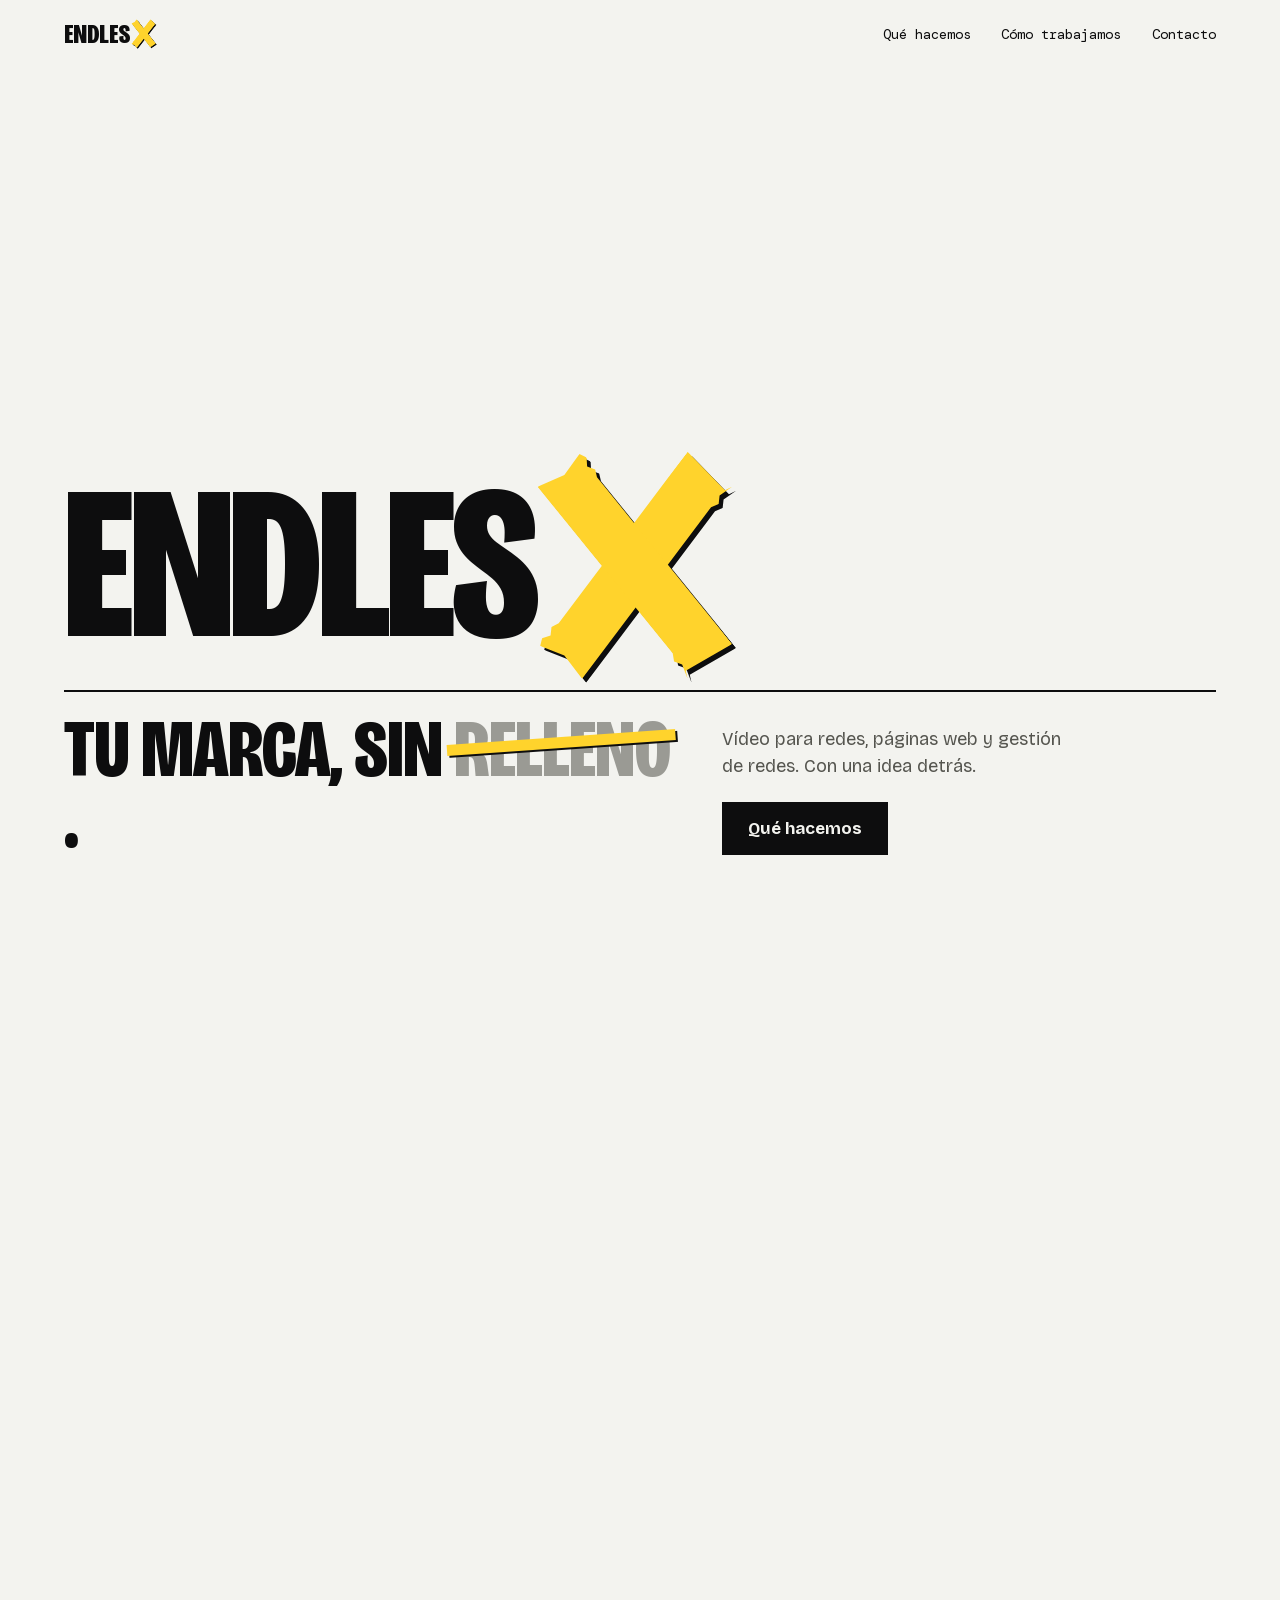
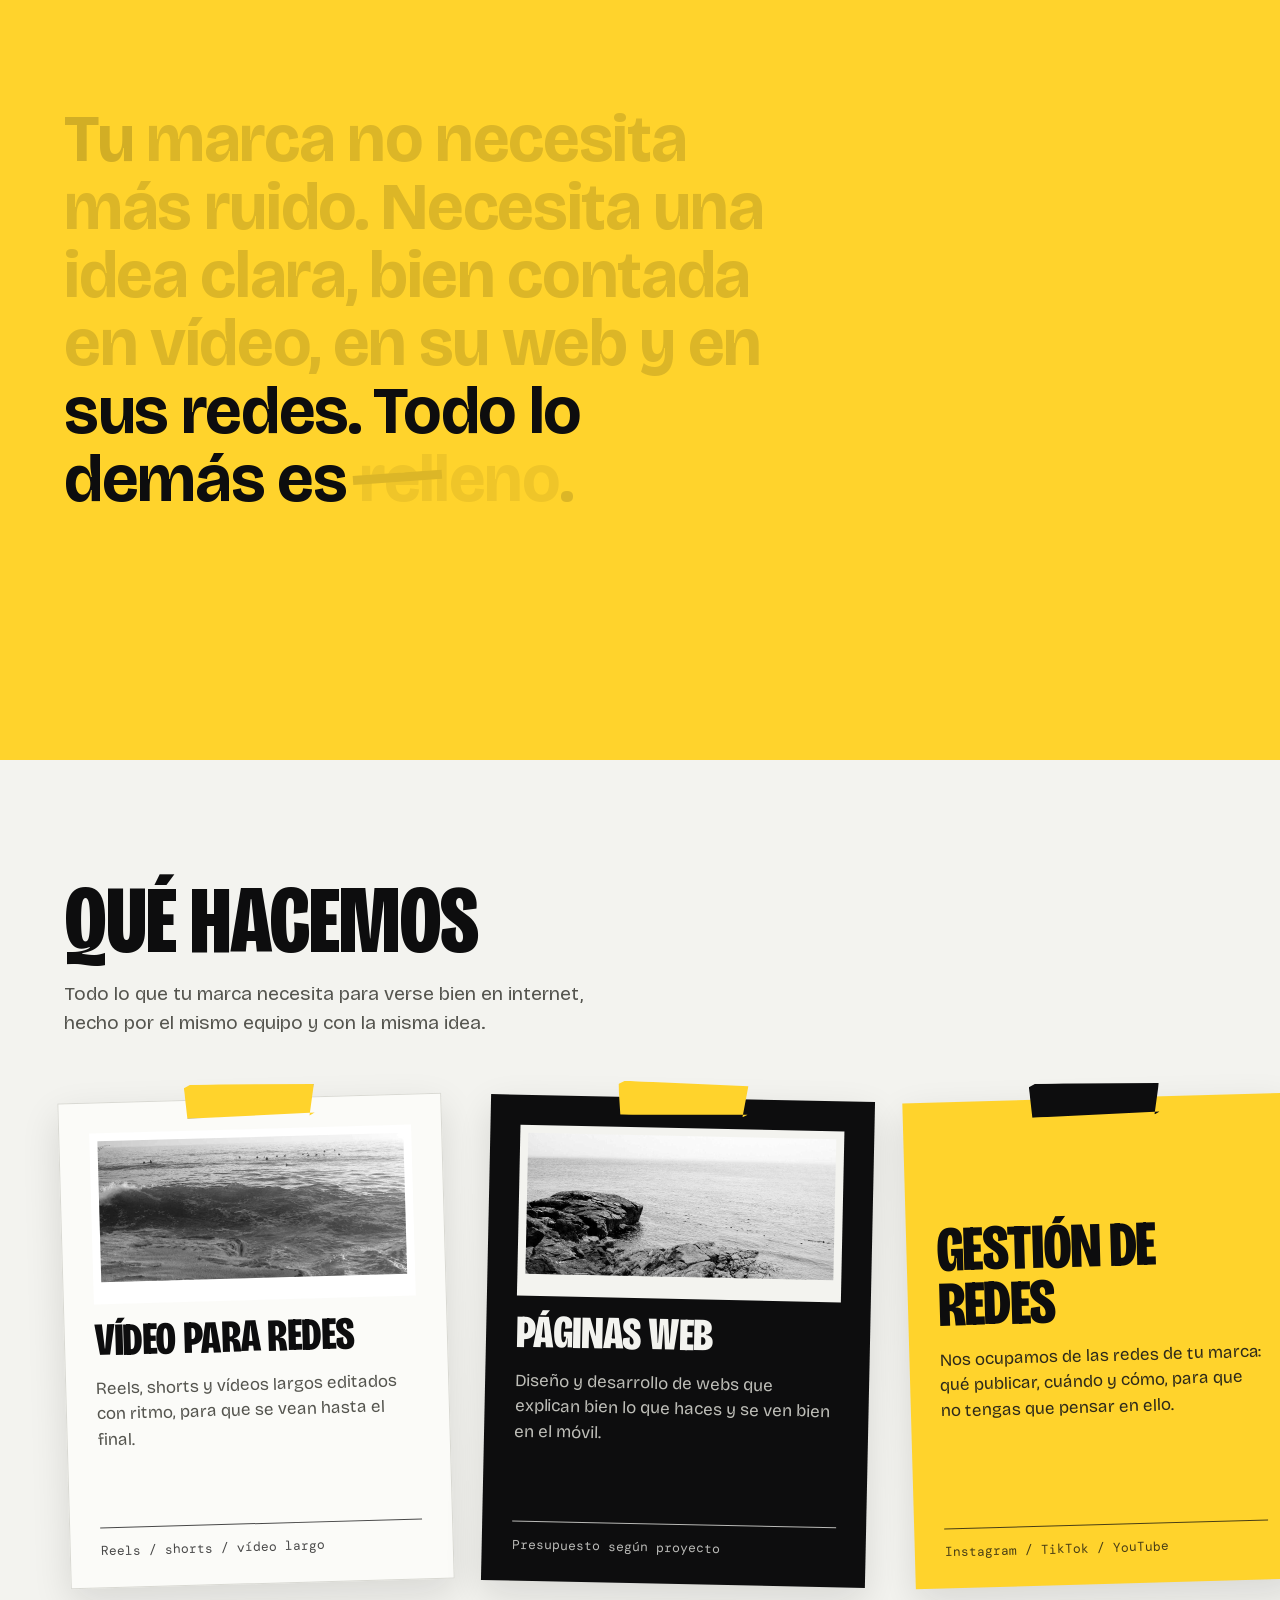
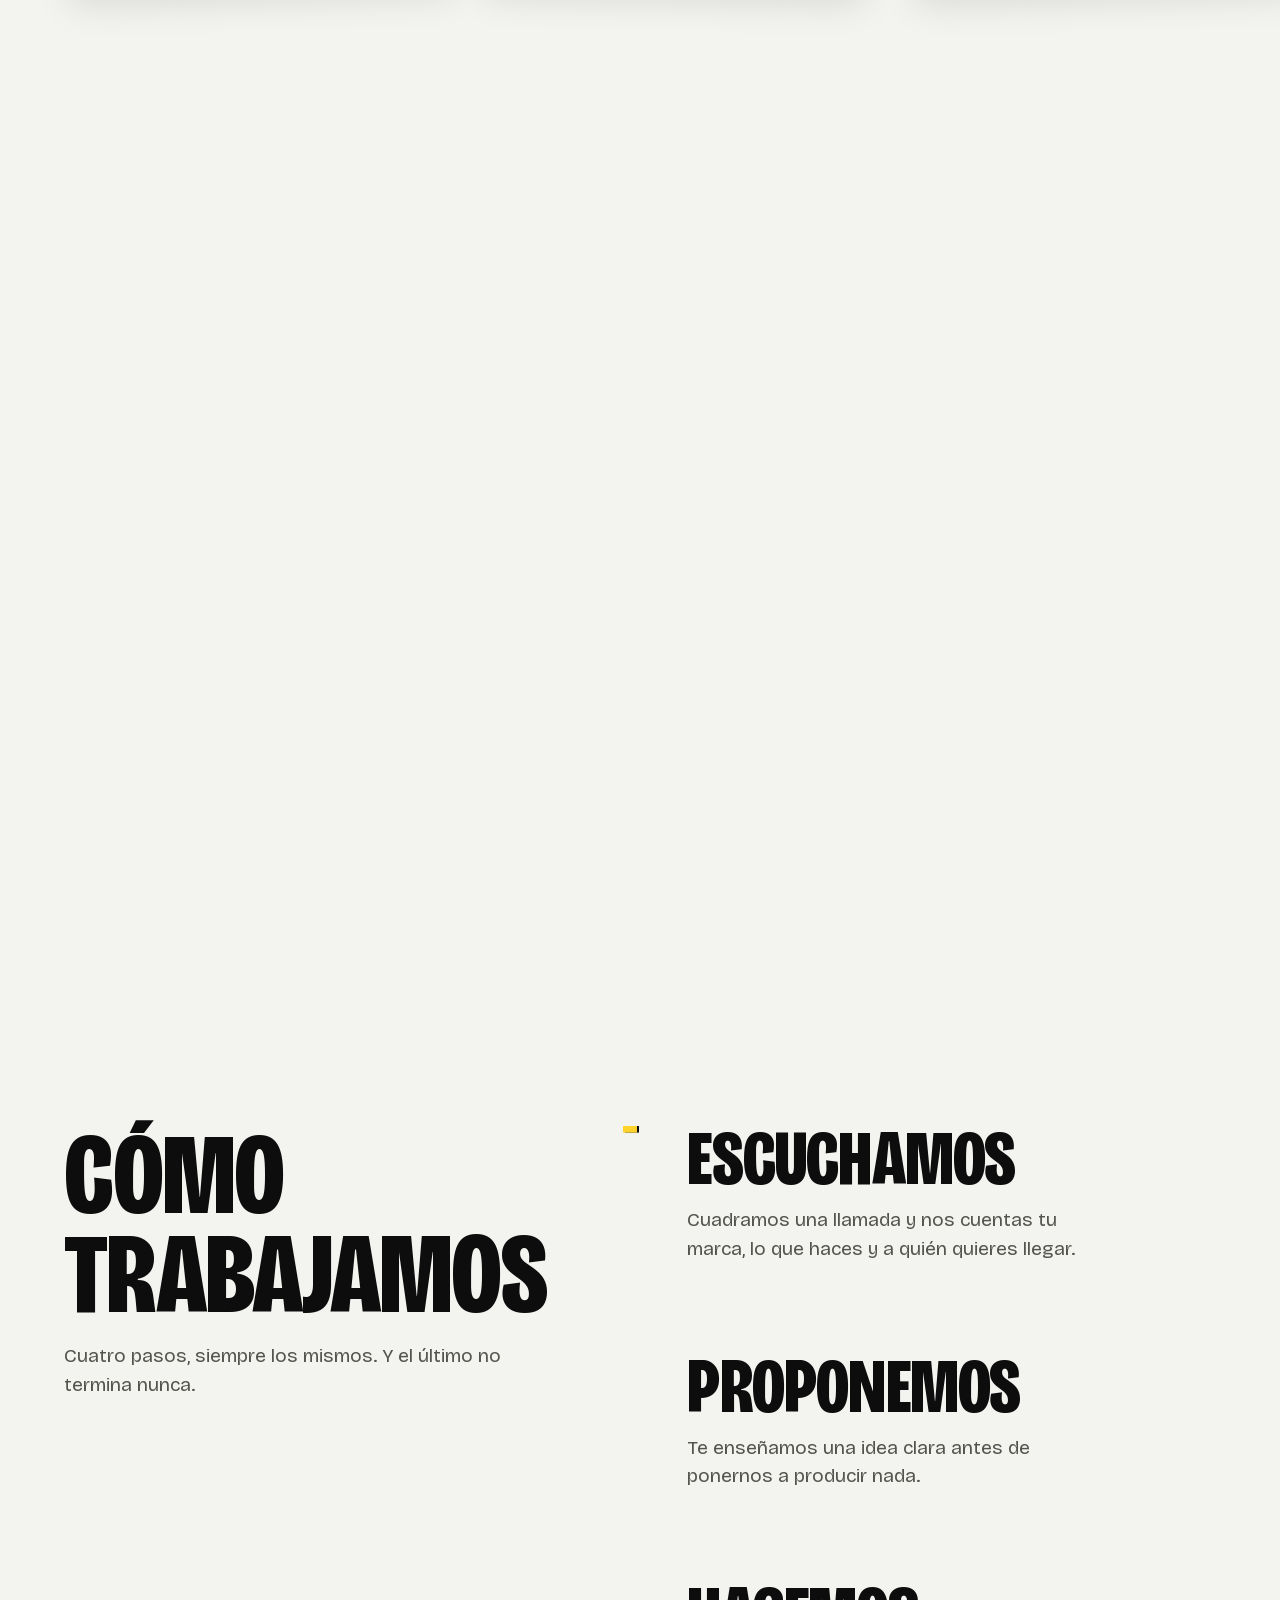
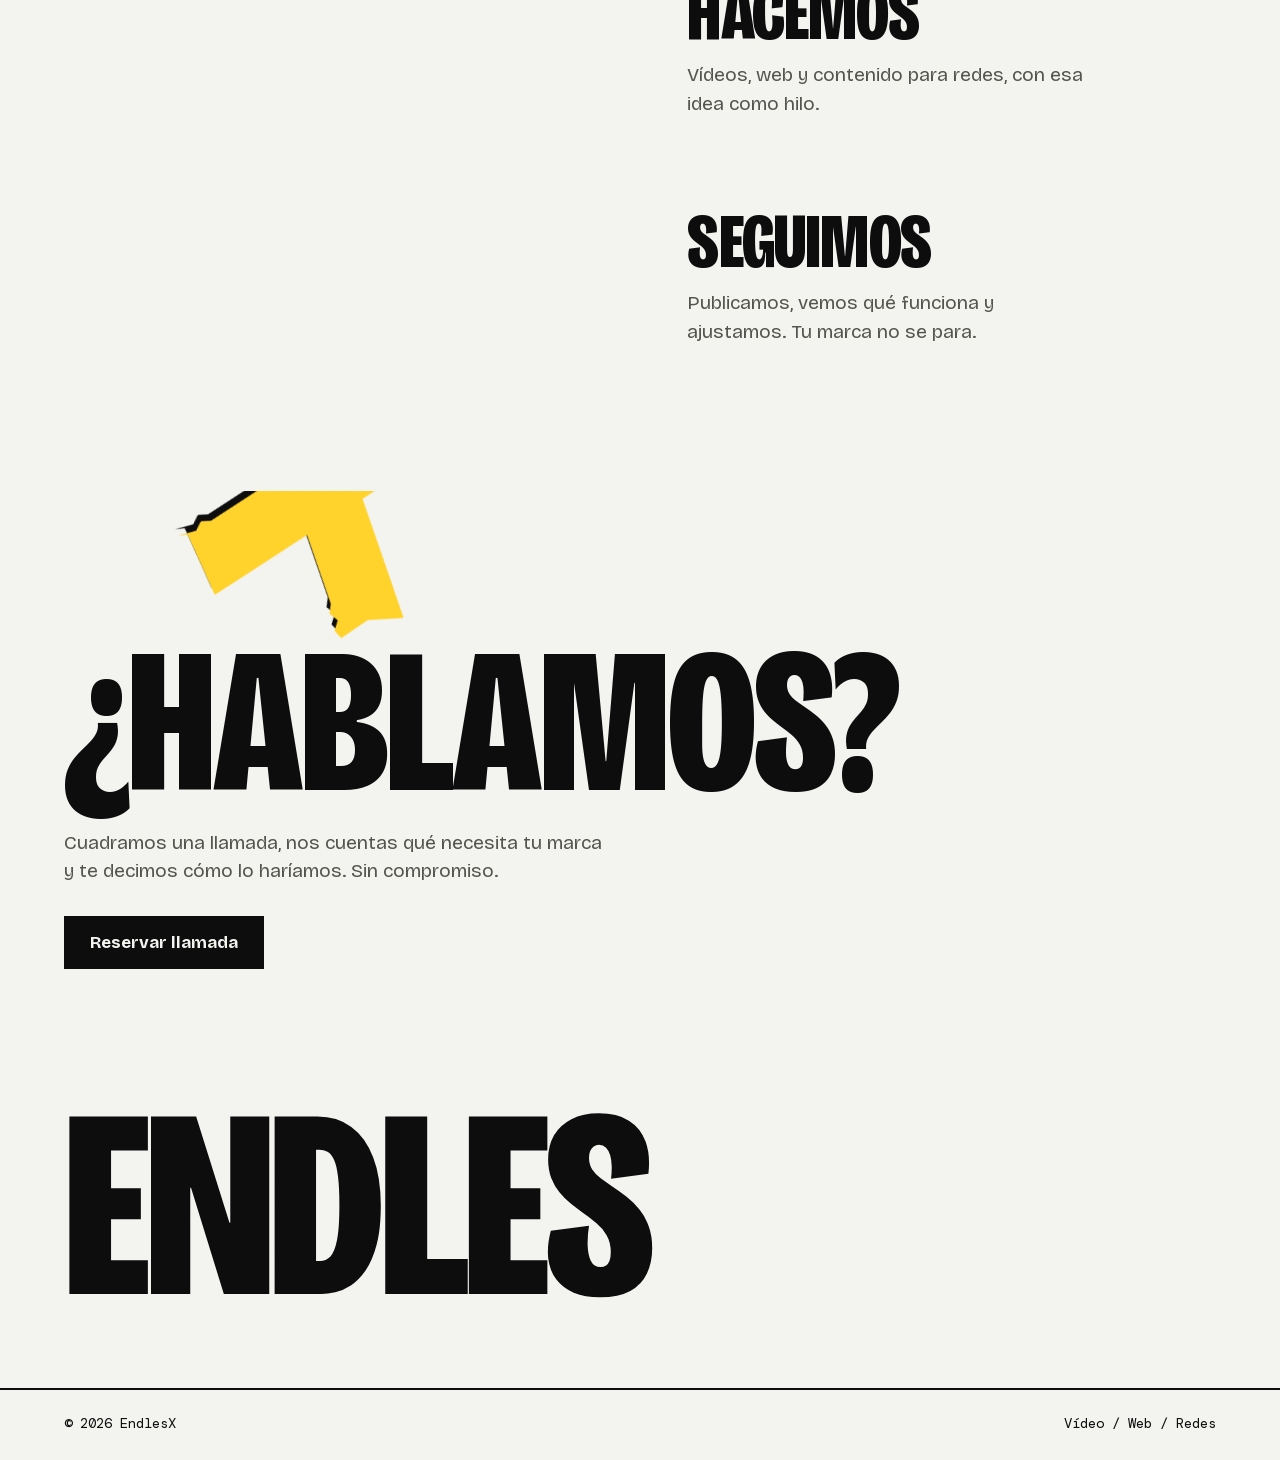
==== index.html @ 04a593ca "Primera versión publicada de la web de EndlesX Co-Authored-By: Claude Opus 5.5 <noreply@anthropic.co" ====
<!doctype html>
<html lang="es">
<head>
<meta charset="utf-8">
<meta name="viewport" content="width=device-width, initial-scale=1">
<title>EndlesX. Vídeo, webs y redes para tu marca</title>
<meta name="description" content="Hacemos vídeos para redes, páginas web y gestión de redes sociales para que tu marca se vea. Tu marca, sin relleno.">
<meta property="og:title" content="EndlesX. Tu marca, sin relleno.">
<meta property="og:description" content="Vídeo para redes, páginas web, gestión de redes, ideas y guías de marca.">
<meta property="og:type" content="website">
<meta property="og:url" content="https://endlesx.com/">
<link rel="canonical" href="https://endlesx.com/">
<!-- TODO: og:image (1200x630) -->
<meta name="theme-color" content="#f3f3ef">
<link rel="icon" href="data:image/svg+xml,%3Csvg xmlns='http://www.w3.org/2000/svg' viewBox='0 0 64 64'%3E%3Cg transform='translate(34 34)'%3E%3Crect x='-30' y='-8' width='60' height='16' fill='%230d0d0e' transform='rotate(-52)'/%3E%3Crect x='-30' y='-8' width='60' height='16' fill='%230d0d0e' transform='rotate(52)'/%3E%3C/g%3E%3Cg transform='translate(31 31)'%3E%3Crect x='-30' y='-8' width='60' height='16' fill='%23ffd32c' transform='rotate(-52)'/%3E%3Crect x='-30' y='-8' width='60' height='16' fill='%23ffd32c' transform='rotate(52)'/%3E%3C/g%3E%3C/svg%3E">
<link rel="preload" href="assets/fonts/BricolageGrotesque-Variable.woff2" as="font" type="font/woff2" crossorigin>
<link rel="stylesheet" href="assets/css/styles.css">
</head>
<body>

<nav class="nav" aria-label="Principal">
  <a href="#inicio" class="lg edge nav-logo" style="--s:28px" aria-label="EndlesX, inicio"><span class="w">ENDLES</span><span class="tx"><span class="tx-in"><i></i><i></i></span></span></a>
  <ul>
    <li class="hide-sm"><a href="#que-hacemos">Qué hacemos</a></li>
    <li class="hide-sm"><a href="#como-trabajamos">Cómo trabajamos</a></li>
    <li><a href="#contacto">Contacto</a></li>
  </ul>
</nav>

<main>

  <!-- Cabecera: al bajar, la X se cae y se estira hasta llenar la pantalla -->
  <header class="hero" id="inicio">
    <div class="hero-logo">
      <span class="lg edge" aria-hidden="true"><span class="w"><span>E</span><span>N</span><span>D</span><span>L</span><span>E</span><span>S</span></span><span class="tx" id="heroX"><span class="tx-in"><i></i><i></i></span></span></span>
    </div>
    <div class="hero-bottom">
      <h1>Tu marca, sin <span class="strike">relleno</span>.</h1>
      <div class="hero-side">
        <p>Vídeo para redes, páginas web y gestión de redes. Con una idea detrás.</p>
        <a class="btn" href="#que-hacemos">Qué hacemos</a>
      </div>
    </div>
  </header>

  <!-- Manifiesto sobre amarillo -->
  <section class="manifesto" aria-label="Qué nos mueve">
    <p class="manifesto-text" id="manifesto">Tu marca no necesita más ruido. Necesita una idea clara, bien contada en vídeo, en su web y en sus redes. Todo lo demás es <span class="strike ink">relleno</span>.</p>
  </section>

  <!-- Qué hacemos: carteles pegados que pasan en horizontal -->
  <section class="services" id="que-hacemos">
    <div class="services-head wrap">
      <h2 data-reveal>Qué hacemos</h2>
      <p data-reveal>Todo lo que tu marca necesita para verse bien en internet, hecho por el mismo equipo y con la misma idea.</p>
    </div>
    <div class="svc-track">
      <article class="card card-paper">
        <span class="tape"></span>
        <!-- TODO: foto real (rodaje o edición) -->
        <div class="card-photo"><img src="assets/img/foto-camera.jpg" alt="" loading="lazy"></div>
        <h3>Vídeo para redes</h3>
        <p>Reels, shorts y vídeos largos editados con ritmo, para que se vean hasta el final.</p>
        <span class="meta">Reels / shorts / vídeo largo</span>
      </article>
      <article class="card card-ink">
        <span class="tape"></span>
        <!-- TODO: captura real de una web -->
        <div class="card-photo"><img src="assets/img/foto-web.jpg" alt="" loading="lazy"></div>
        <h3>Páginas web</h3>
        <p>Diseño y desarrollo de webs que explican bien lo que haces y se ven bien en el móvil.</p>
        <span class="meta">Presupuesto según proyecto</span>
      </article>
      <article class="card card-yellow">
        <span class="tape tape-ink"></span>
        <h3 class="big">Gestión de redes</h3>
        <p>Nos ocupamos de las redes de tu marca: qué publicar, cuándo y cómo, para que no tengas que pensar en ello.</p>
        <span class="meta">Instagram / TikTok / YouTube</span>
      </article>
      <article class="card card-paper">
        <span class="tape"></span>
        <h3 class="big">Ideas y dirección <span class="strike">creativa</span></h3>
        <p>Proponemos, no solo ejecutamos. Te decimos qué contar y cómo contarlo para que tu marca se reconozca.</p>
        <span class="meta">Conceptos / campañas / contenido</span>
      </article>
      <article class="card card-paper">
        <span class="tape"></span>
        <div class="card-guide"><span class="lg edge" style="--s:64px"><span class="w">ENDLES</span><span class="tx"><span class="tx-in"><i></i><i></i></span></span></span></div>
        <h3>Guías de marca</h3>
        <p>Colores, tipografías, logo y estilo de vídeo en un documento, para que tu marca sea siempre la misma.</p>
        <span class="meta">Como la nuestra</span>
      </article>
    </div>
  </section>

  <!-- Cómo trabajamos: una cinta que se desenrolla -->
  <section class="process wrap" id="como-trabajamos">
    <div class="process-head">
      <h2 data-reveal>Cómo trabajamos</h2>
      <p data-reveal>Cuatro pasos, siempre los mismos. Y el último no termina nunca.</p>
    </div>
    <div class="steps">
      <span class="steps-line" aria-hidden="true"></span>
      <ol>
      <li data-reveal><h3>Escuchamos</h3><p>Cuadramos una llamada y nos cuentas tu marca, lo que haces y a quién quieres llegar.</p></li>
      <li data-reveal><h3>Proponemos</h3><p>Te enseñamos una idea clara antes de ponernos a producir nada.</p></li>
      <li data-reveal><h3>Hacemos</h3><p>Vídeos, web y contenido para redes, con esa idea como hilo.</p></li>
      <li data-reveal><h3>Seguimos</h3><p>Publicamos, vemos qué funciona y ajustamos. Tu marca no se para.</p></li>
      </ol>
    </div>
  </section>

  <!-- Contacto: la X vuelve a su sitio -->
  <section class="contact" id="contacto">
    <div class="wrap">
      <h2 data-reveal>¿Hablamos?</h2>
      <p data-reveal>Cuadramos una llamada, nos cuentas qué necesita tu marca y te decimos cómo lo haríamos. Sin compromiso.</p>
      <!-- TODO: enlace real para reservar la llamada (Calendly, Cal.com o tel:+34...) -->
      <a class="btn" href="#contacto" data-reveal>Reservar llamada</a>
    </div>
    <div class="contact-logo" aria-hidden="true">
      <span class="lg edge"><span class="w">ENDLES</span><span class="tx" id="endX"><span class="tx-in"><i></i><i></i></span></span></span>
    </div>
  </section>

</main>

<footer class="footer wrap">
  <span>© 2026 EndlesX</span>
  <span>Vídeo / Web / Redes</span>
  <!-- TODO: enlaces a redes sociales -->
</footer>

<script src="assets/js/gsap.min.js"></script>
<script src="assets/js/ScrollTrigger.min.js"></script>
<script src="assets/js/main.js"></script>
</body>
</html>
---- assets/css/styles.css ----
/* EndlesX. Estilos de la web (ver 03-Manual-de-Marca/guia-de-marca.html) */

@font-face { font-family: "Bricolage Grotesque"; src: url("../fonts/BricolageGrotesque-Variable.woff2") format("woff2"); font-weight: 200 800; font-stretch: 75% 100%; font-display: swap; }
@font-face { font-family: "DM Mono"; font-weight: 400; src: url("../fonts/DMMono-Regular.woff2") format("woff2"); font-display: swap; }
@font-face { font-family: "DM Mono"; font-weight: 500; src: url("../fonts/DMMono-Medium.woff2") format("woff2"); font-display: swap; }

:root {
  --papel: #f3f3ef;
  --papel-claro: #fbfbf8;
  --tinta: #0d0d0e;
  --amarillo: #ffd32c;
  --gris: #55554f;
  --linea: #d9d9d3;
  --gutter: clamp(20px, 5vw, 80px);
  --ease-out: cubic-bezier(0.23, 1, 0.32, 1);
}

* { box-sizing: border-box; margin: 0; padding: 0; }
html { -webkit-text-size-adjust: 100%; }
body { background: var(--papel); color: var(--tinta); font: 400 18px/1.5 "Bricolage Grotesque", system-ui, sans-serif; overflow-x: clip; }
img { display: block; width: 100%; height: 100%; object-fit: cover; }
a { color: inherit; }
.wrap { padding-left: var(--gutter); padding-right: var(--gutter); }

/* Titulares de cartel */
h1, h2, .card h3, .steps h3 {
  font-weight: 800; font-variation-settings: "wdth" 75, "opsz" 96; text-transform: uppercase; line-height: .86; letter-spacing: -.01em;
}
h2 { font-size: clamp(56px, 9vw, 150px); }

/* ===== Logo (escala con --s) ===== */
.lg { --s: 100px; display: inline-flex; align-items: center; text-decoration: none; }
.lg .w { display: inline-flex; font: 800 var(--s)/.8 "Bricolage Grotesque"; font-variation-settings: "wdth" 75, "opsz" 96; letter-spacing: -.02em; }
.lg .tx { position: relative; flex: none; width: calc(var(--s) * .765); height: calc(var(--s) * .82); margin-left: calc(var(--s) * .07); }
.lg .tx-in { position: absolute; inset: 0; }
.lg .tx i { position: absolute; left: 50%; top: 50%; width: calc(var(--s) * 1.12); height: calc(var(--s) * .26); margin: calc(var(--s) * -.13) 0 0 calc(var(--s) * -.56); background: var(--x, var(--amarillo));
  clip-path: polygon(0 6%, 3% 0, 6% 9%, 9% 1%, 12% 7%, 100% 0, 97% 94%, 100% 100%, 94% 92%, 91% 100%, 88% 93%, 0 100%, 3% 50%); }
.lg .tx i:first-child { transform: rotate(-52deg); }
.lg .tx i:last-child { transform: rotate(52deg); }
.lg.edge .tx { filter: drop-shadow(max(1.5px, calc(var(--s) * .02)) max(1.5px, calc(var(--s) * .02)) 0 var(--tinta)); }

/* ===== Recursos ===== */
.tape { position: absolute; left: 50%; top: -16px; width: 130px; height: 34px; margin-left: -65px; background: var(--amarillo); z-index: 2;
  clip-path: polygon(0 10%, 5% 0, 100% 8%, 96% 100%, 100% 92%, 2% 100%); filter: drop-shadow(2px 2px 0 var(--tinta)); }
.tape-ink { background: var(--tinta); filter: none; }
.strike { position: relative; display: inline-block; color: #9a9a94; }
.strike::after { content: ""; position: absolute; left: -3%; top: 44%; height: .14em; width: 106%; background: var(--amarillo);
  transform: rotate(-4deg) scaleX(var(--k, 1)); transform-origin: left center; filter: drop-shadow(.025em .025em 0 var(--tinta)); }
.strike.ink::after { background: var(--tinta); filter: none; }
.manifesto .strike { color: rgba(13,13,14,.45); }

.btn { display: inline-block; font: 700 17px/1 "Bricolage Grotesque"; text-decoration: none; background: var(--tinta); color: var(--papel); padding: 18px 26px; white-space: nowrap;
  transition: transform 160ms var(--ease-out), box-shadow 160ms var(--ease-out); }
.btn:active { transform: scale(.97); }
.btn:focus-visible, .nav a:focus-visible { outline: 3px solid var(--amarillo); outline-offset: 3px; }
@media (hover: hover) and (pointer: fine) {
  .btn:hover { transform: translate(-3px, -3px); box-shadow: 5px 5px 0 var(--amarillo); }
  .btn:active { transform: translate(-1px, -1px) scale(.97); }
}

/* ===== Navegación ===== */
.nav { position: fixed; top: 0; left: 0; right: 0; z-index: 50; height: 68px; display: flex; align-items: center; justify-content: space-between; padding: 0 var(--gutter); background: var(--papel); transition: background-color 200ms ease; }
.nav.on-yellow { background: var(--amarillo); }
.nav.on-yellow .lg { --x: var(--tinta); }
.nav ul { list-style: none; display: flex; gap: clamp(16px, 2.4vw, 36px); font: 400 14px "DM Mono", monospace; }
.nav ul a { text-decoration: none; padding: 6px 0; background: linear-gradient(var(--tinta), var(--tinta)) left bottom / 0 2px no-repeat; transition: background-size 200ms var(--ease-out); }
@media (hover: hover) and (pointer: fine) { .nav ul a:hover { background-size: 100% 2px; } }
@media (max-width: 760px) { .hide-sm { display: none; } }

/* ===== Cabecera ===== */
.hero { position: relative; height: 100svh; min-height: 560px; display: grid; grid-template-rows: 1fr auto; gap: 4vh; padding: 96px var(--gutter) clamp(28px, 5vh, 56px); overflow: hidden; }
.hero-logo { align-self: end; }
.hero-logo .lg { --s: clamp(90px, 17vw, 300px); }
.hero-logo .w span { display: inline-block; }
.hero-bottom { display: grid; grid-template-columns: 1.25fr 1fr; gap: 40px; align-items: end; border-top: 2px solid var(--tinta); padding-top: 22px; }
.hero h1 { font-size: clamp(44px, 6.4vw, 108px); }
.hero-side { display: flex; flex-direction: column; align-items: flex-start; gap: 22px; }
.hero-side p { font-size: clamp(17px, 1.4vw, 21px); max-width: 30ch; color: var(--gris); }
.hero .strike::after { animation: draw 700ms 900ms var(--ease-out) both; }
@keyframes draw { from { transform: rotate(-4deg) scaleX(0); } }
@media (max-width: 760px) { .hero-bottom { grid-template-columns: 1fr; gap: 22px; } }

/* ===== Manifiesto ===== */
.manifesto { background: var(--amarillo); padding: clamp(100px, 18vh, 200px) var(--gutter); min-height: 100svh; display: flex; align-items: center; }
.manifesto-text { font-weight: 700; font-size: clamp(34px, 5.2vw, 88px); line-height: 1.02; letter-spacing: -.02em; max-width: 18ch; color: var(--tinta); }
.manifesto-text .mw { display: inline-block; }

/* ===== Qué hacemos ===== */
.services { min-height: 100svh; padding: clamp(90px, 12vh, 120px) 0 clamp(40px, 6vh, 70px); display: flex; flex-direction: column; justify-content: center; gap: clamp(28px, 4.5vh, 52px); overflow: hidden; }
.services h2 { font-size: clamp(56px, 7.5vw, 120px); }
.services-head p, .process-head p, .contact p { font-size: clamp(18px, 1.5vw, 22px); color: var(--gris); max-width: 46ch; margin-top: 18px; }
.svc-track { display: flex; gap: clamp(28px, 3vw, 48px); width: max-content; padding: 20px var(--gutter) 10px; align-items: stretch; }
.card { position: relative; width: clamp(300px, 30vw, 460px); min-height: min(54vh, 500px); padding: 30px 30px 28px; display: flex; flex-direction: column; gap: 16px;
  box-shadow: 0 14px 38px rgba(13,13,14,.12); transition: transform 300ms var(--ease-out); }
.card:nth-child(odd) { transform: rotate(-1.6deg); }
.card:nth-child(even) { transform: rotate(1.2deg); }
@media (hover: hover) and (pointer: fine) { .card:hover { transform: rotate(0deg) translateY(-6px); } }
.card-paper { background: var(--papel-claro); border: 1px solid var(--linea); }
.card-ink { background: var(--tinta); color: var(--papel); }
.card-yellow { background: var(--amarillo); }
.card h3 { font-size: clamp(38px, 3.6vw, 58px); }
.card h3.big { font-size: clamp(52px, 5vw, 84px); margin-top: auto; }
.card p { font-size: 17px; line-height: 1.5; color: var(--gris); }
.card-ink p { color: #bdbdb7; }
.card-yellow p { color: #2e2a1a; }
.card .meta { font: 400 13px "DM Mono", monospace; margin-top: auto; padding-top: 14px; border-top: 1px solid currentColor; opacity: .75; }
.card-photo { height: clamp(120px, 19vh, 200px); background: #fff; padding: 8px 8px 22px; flex: none; }
.card-ink .card-photo { background: var(--papel); }
.card-photo img { filter: grayscale(1) contrast(1.12); }
.card-guide { flex: 1; display: grid; place-items: center; background: var(--papel); border: 1px dashed #b5b5ae; min-height: 150px; }
@media (max-width: 899px) {
  .svc-track { flex-direction: column; width: auto; gap: 46px; }
  .card { width: 100%; min-height: 0; }
}

/* ===== Cómo trabajamos ===== */
.process { display: grid; grid-template-columns: 5fr 7fr; gap: clamp(40px, 6vw, 120px); padding-top: clamp(100px, 16vh, 180px); padding-bottom: clamp(100px, 16vh, 180px); }
.process-head { position: sticky; top: 120px; align-self: start; }
.steps { position: relative; }
.steps ol { list-style: none; }
.steps-line { position: absolute; left: 0; top: 0; bottom: 0; width: 14px; background: var(--amarillo); transform-origin: top; filter: drop-shadow(2px 2px 0 var(--tinta)); }
.steps li { padding: 0 0 clamp(60px, 10vh, 110px) clamp(40px, 5vw, 80px); }
.steps li:last-child { padding-bottom: 0; }
.steps h3 { font-size: clamp(48px, 6vw, 96px); }
.steps p { font-size: clamp(18px, 1.5vw, 22px); color: var(--gris); margin-top: 14px; max-width: 34ch; }
@media (max-width: 760px) { .process { grid-template-columns: 1fr; } .process-head { position: static; } }

/* ===== Contacto ===== */
.contact { padding-top: clamp(100px, 16vh, 180px); overflow: hidden; }
.contact h2 { font-size: clamp(80px, 16vw, 280px); }
.contact .btn { margin-top: 30px; }
.contact-logo { padding: clamp(80px, 14vh, 160px) var(--gutter) clamp(50px, 8vh, 90px); }
.contact-logo .lg { --s: clamp(80px, 21vw, 390px); }

.footer { display: flex; justify-content: space-between; gap: 20px; padding-top: 24px; padding-bottom: 28px; border-top: 2px solid var(--tinta); font: 400 14px "DM Mono", monospace; }

/* Sin animaciones: todo quieto y visible */
@media (prefers-reduced-motion: reduce) {
  .hero .strike::after { animation: none; }
  .btn, .card, .nav ul a { transition: none; }
}
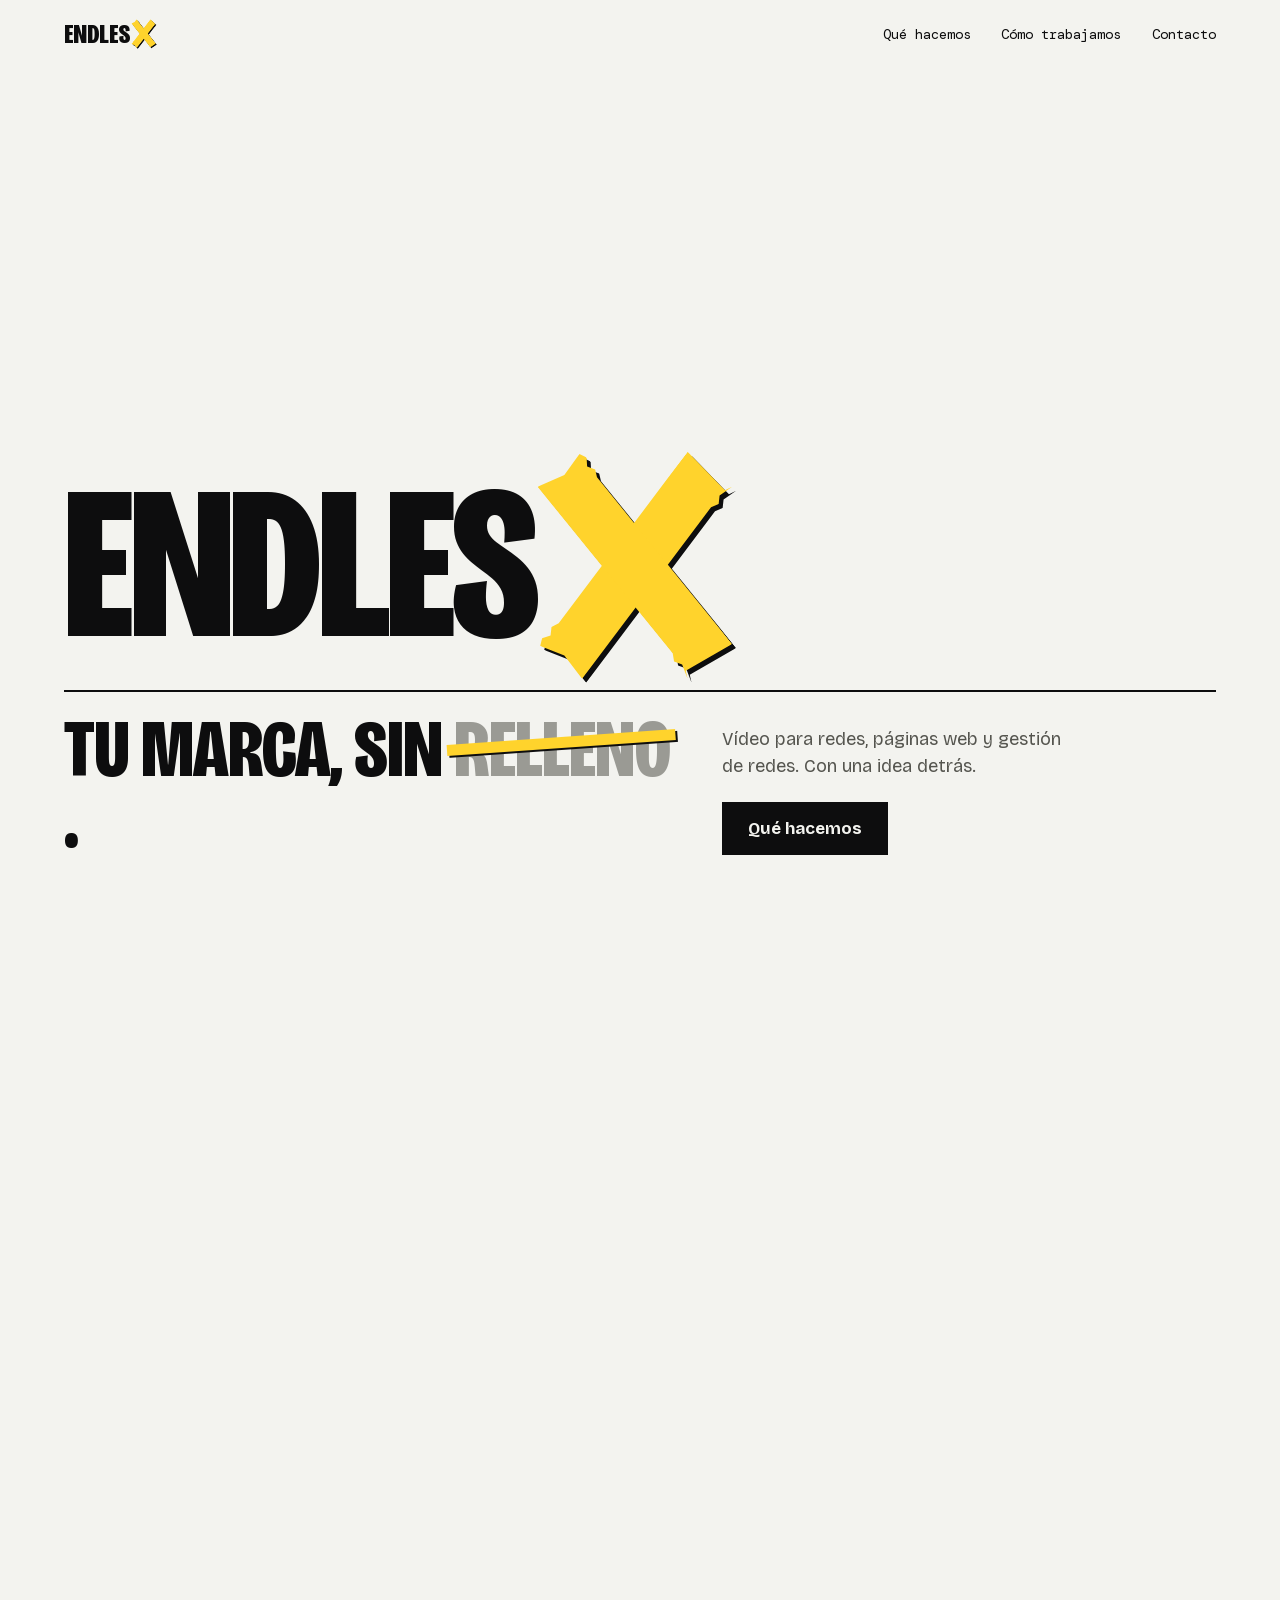
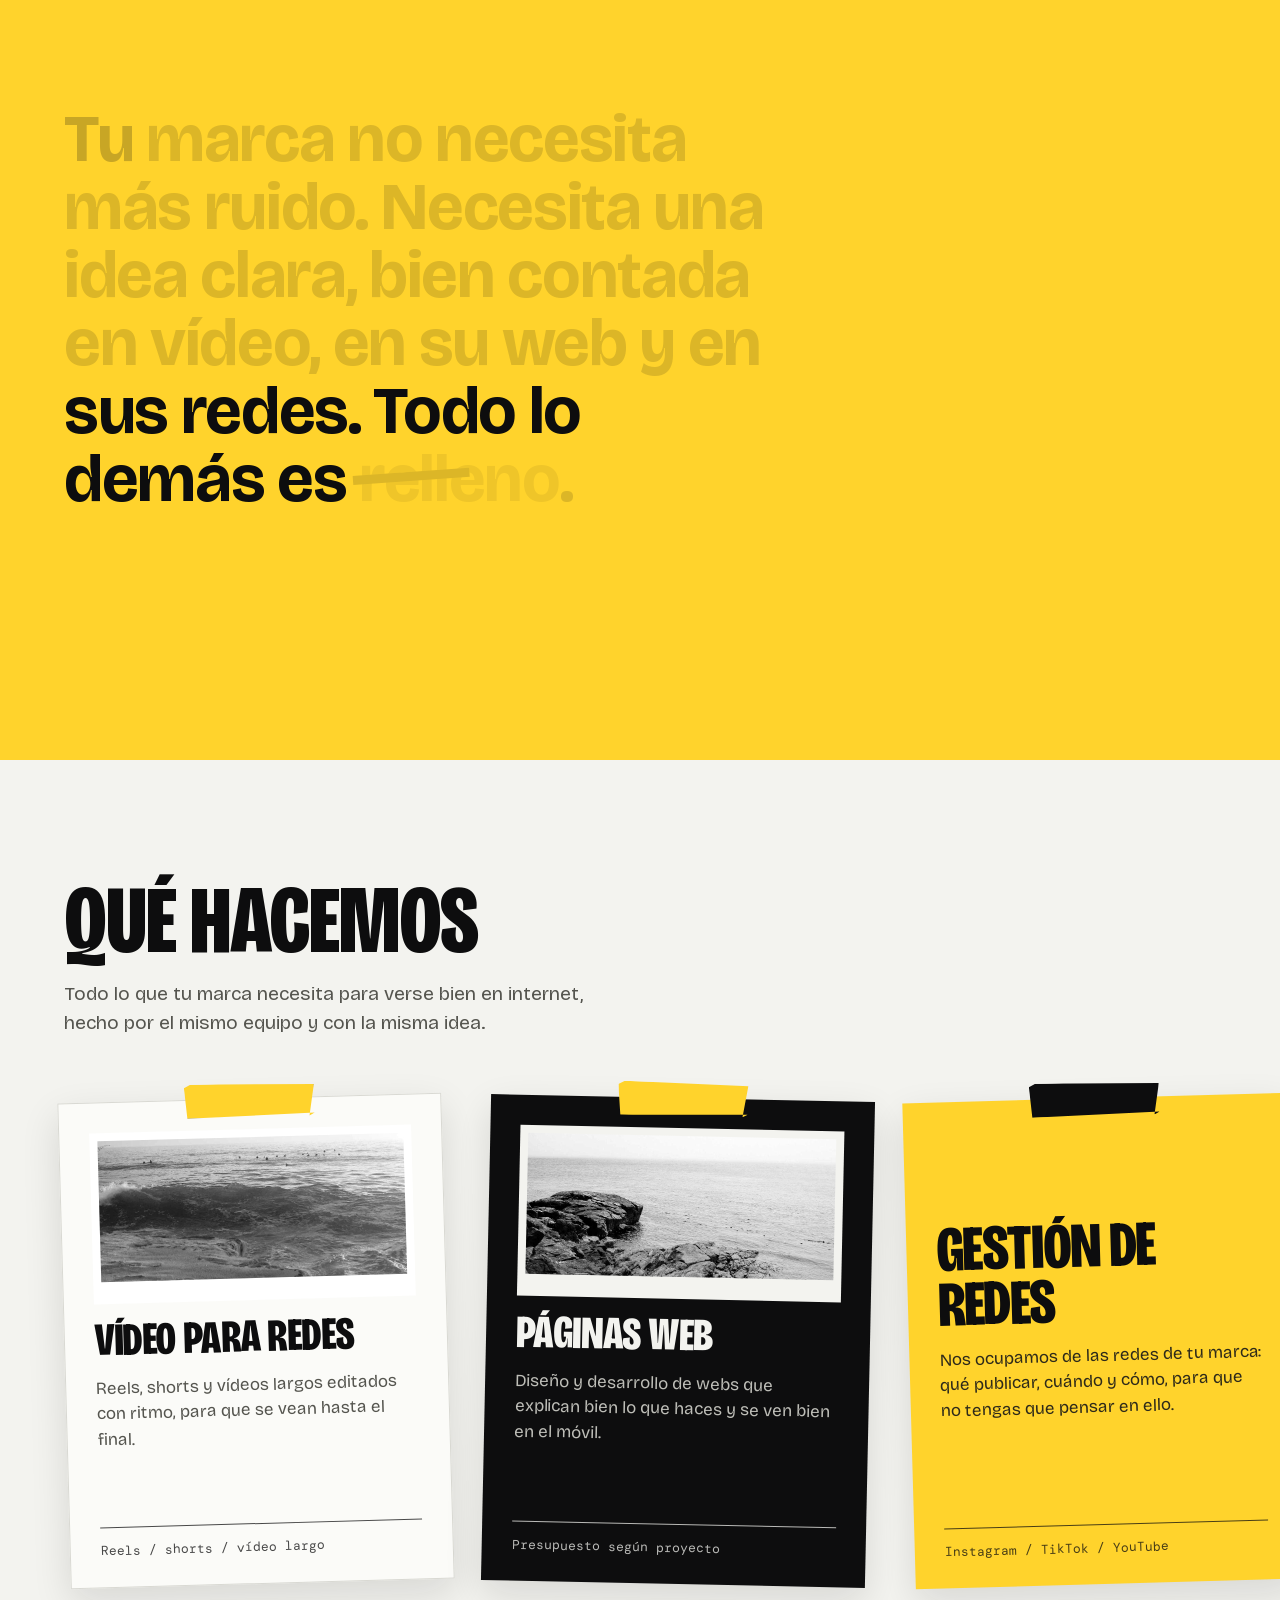
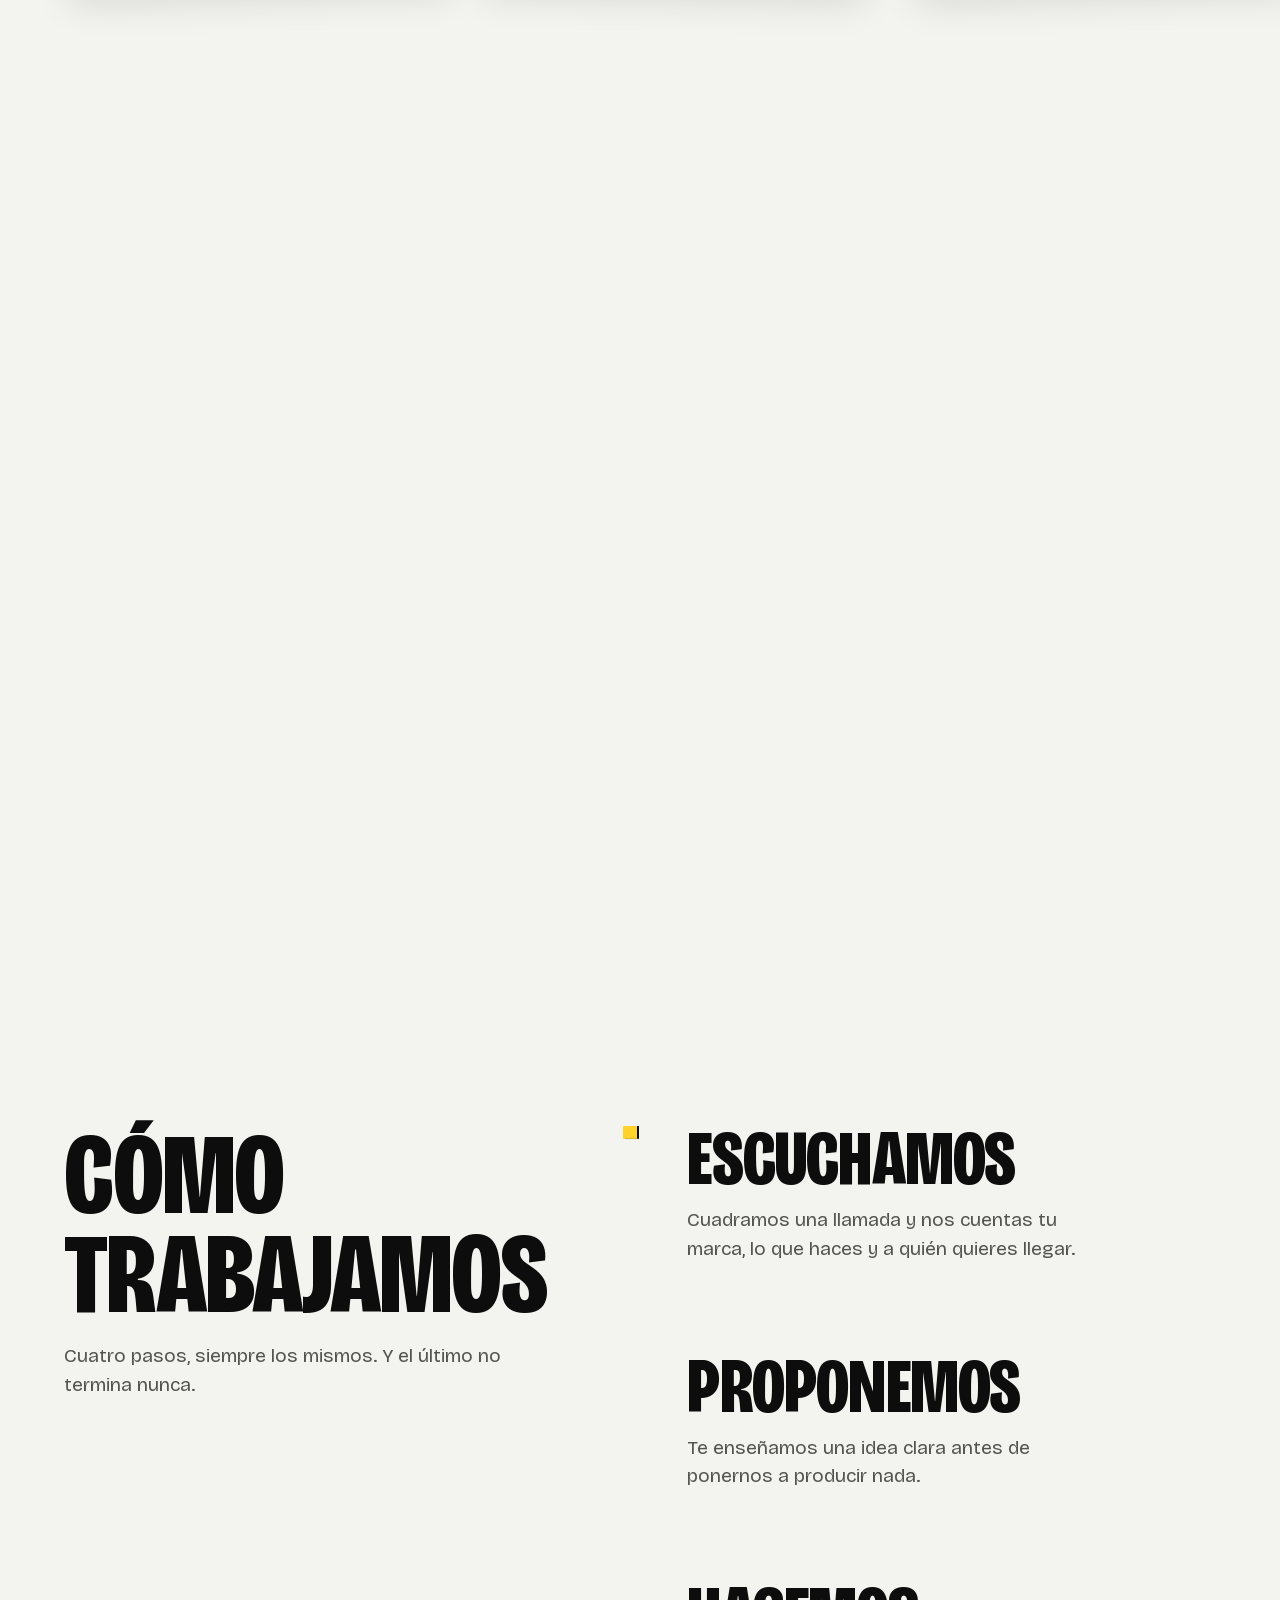
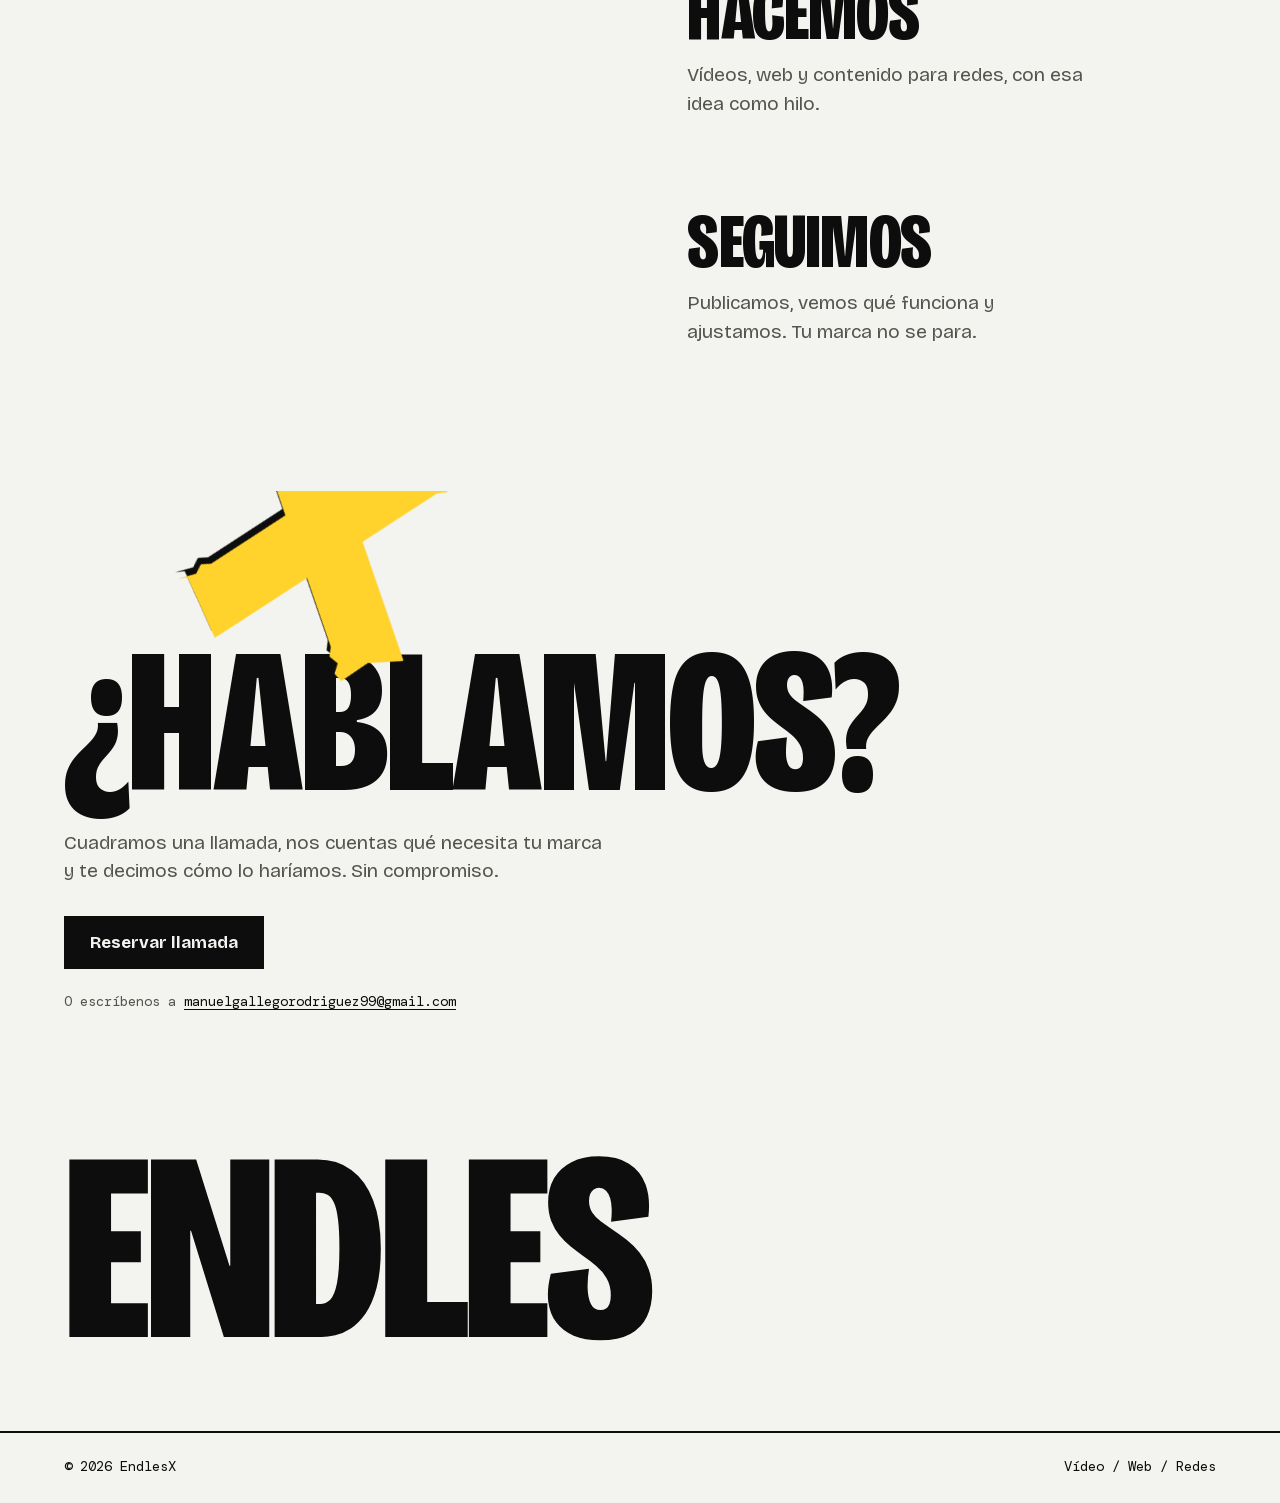
==== commit 9b83a1eb: "Botón Reservar llamada abre un email a Manuel Co-Authored-By: Claude Opus 5.5 <noreply@anthropic.com" ====
--- a/index.html
+++ b/index.html
@@ -57,7 +57,6 @@
     <div class="svc-track">
       <article class="card card-paper">
         <span class="tape"></span>
-        <!-- TODO: foto real (rodaje o edición) -->
         <div class="card-photo"><img src="assets/img/foto-camera.jpg" alt="" loading="lazy"></div>
         <h3>Vídeo para redes</h3>
         <p>Reels, shorts y vídeos largos editados con ritmo, para que se vean hasta el final.</p>
@@ -65,7 +64,6 @@
       </article>
       <article class="card card-ink">
         <span class="tape"></span>
-        <!-- TODO: captura real de una web -->
         <div class="card-photo"><img src="assets/img/foto-web.jpg" alt="" loading="lazy"></div>
         <h3>Páginas web</h3>
         <p>Diseño y desarrollo de webs que explican bien lo que haces y se ven bien en el móvil.</p>
@@ -115,8 +113,8 @@
     <div class="wrap">
       <h2 data-reveal>¿Hablamos?</h2>
       <p data-reveal>Cuadramos una llamada, nos cuentas qué necesita tu marca y te decimos cómo lo haríamos. Sin compromiso.</p>
-      <!-- TODO: enlace real para reservar la llamada (Calendly, Cal.com o tel:+34...) -->
-      <a class="btn" href="#contacto" data-reveal>Reservar llamada</a>
+      <a class="btn" href="mailto:manuelgallegorodriguez99@gmail.com?subject=Quiero%20reservar%20una%20llamada&amp;body=Hola%2C%20soy%20...%0A%0AMi%20marca%3A%20%0AQu%C3%A9%20necesito%20(v%C3%ADdeo%2C%20web%2C%20redes...)%3A%20%0ACu%C3%A1ndo%20me%20viene%20bien%20la%20llamada%3A%20%0AMi%20tel%C3%A9fono%3A%20" data-reveal>Reservar llamada</a>
+      <p class="contact-mail" data-reveal>O escríbenos a <a href="mailto:manuelgallegorodriguez99@gmail.com">manuelgallegorodriguez99@gmail.com</a></p>
     </div>
     <div class="contact-logo" aria-hidden="true">
       <span class="lg edge"><span class="w">ENDLES</span><span class="tx" id="endX"><span class="tx-in"><i></i><i></i></span></span></span>
--- a/assets/css/styles.css
+++ b/assets/css/styles.css
@@ -129,6 +129,9 @@
 .contact { padding-top: clamp(100px, 16vh, 180px); overflow: hidden; }
 .contact h2 { font-size: clamp(80px, 16vw, 280px); }
 .contact .btn { margin-top: 30px; }
+.contact .contact-mail { font: 400 14px/1.5 "DM Mono", monospace; margin-top: 22px; max-width: none; overflow-wrap: anywhere; }
+.contact-mail a { color: var(--tinta); text-underline-offset: 3px; }
+.contact-mail a:focus-visible { outline: 3px solid var(--amarillo); outline-offset: 3px; }
 .contact-logo { padding: clamp(80px, 14vh, 160px) var(--gutter) clamp(50px, 8vh, 90px); }
 .contact-logo .lg { --s: clamp(80px, 21vw, 390px); }
 
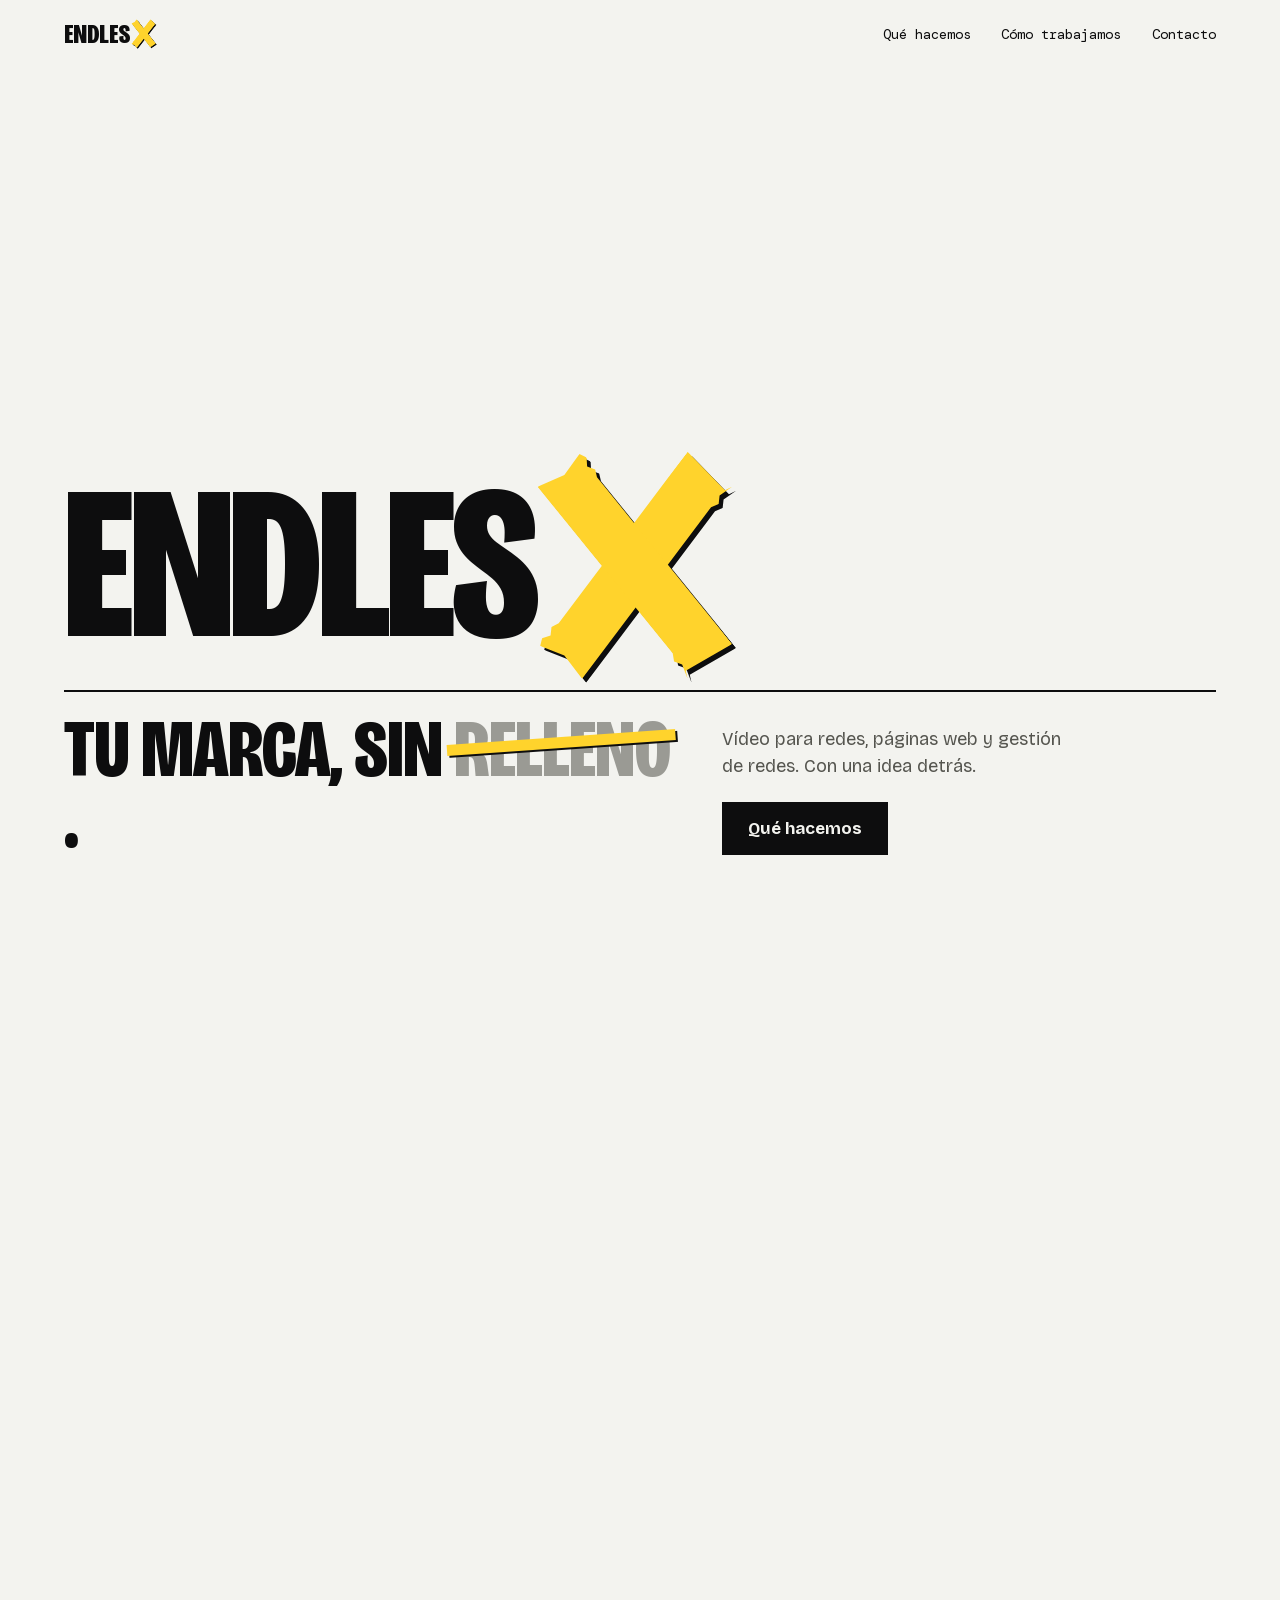
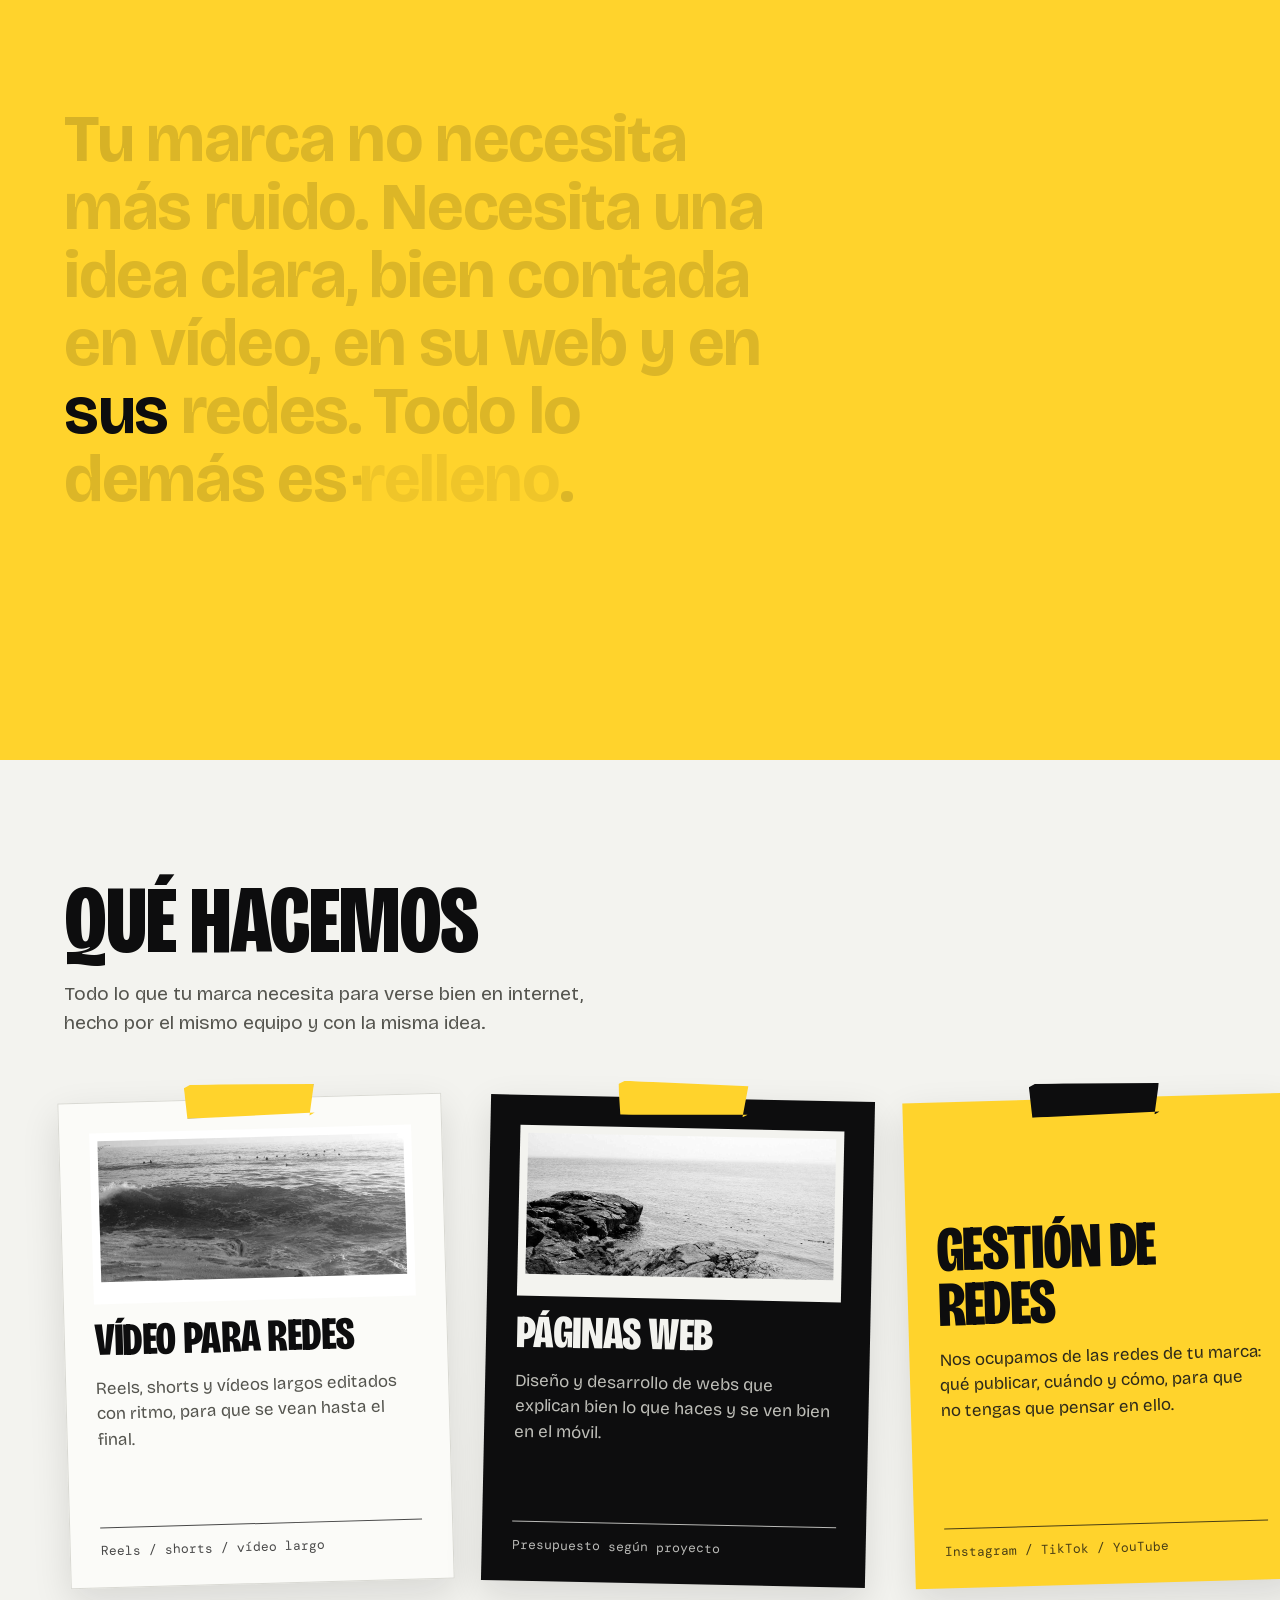
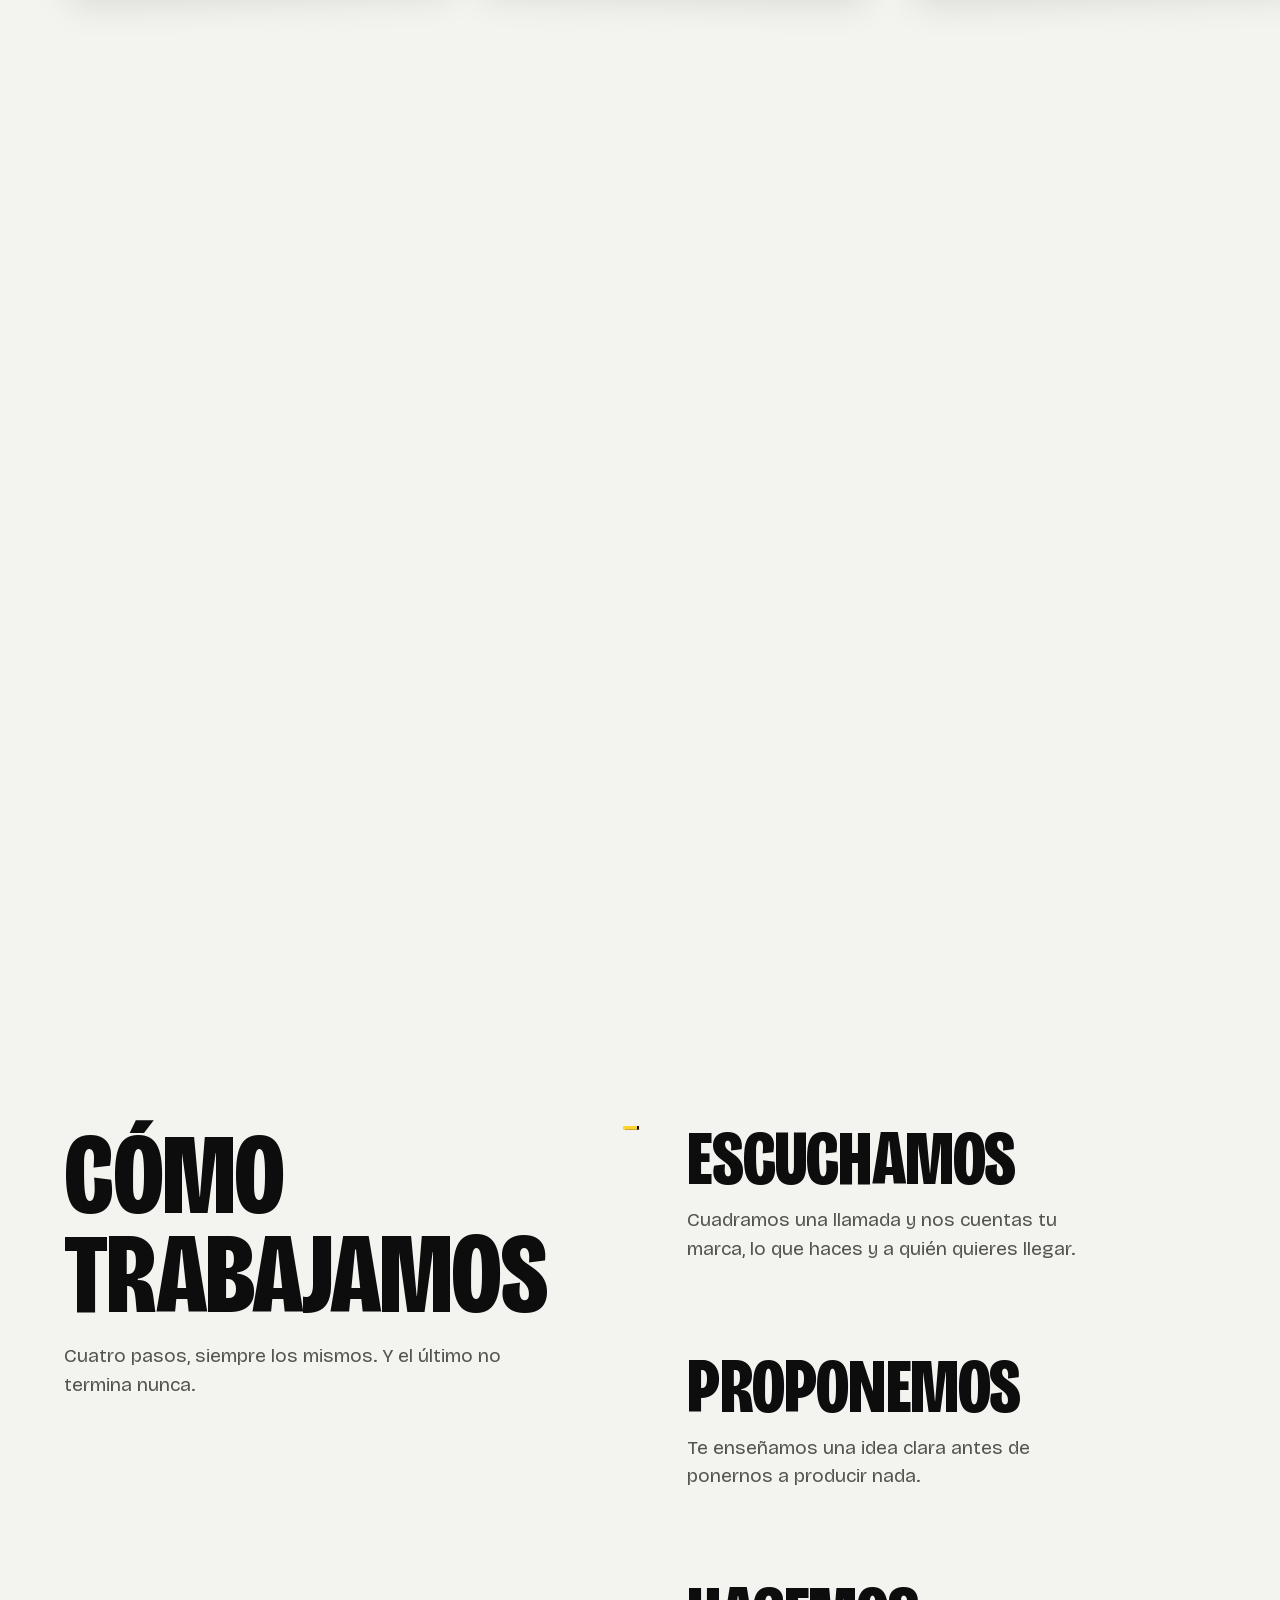
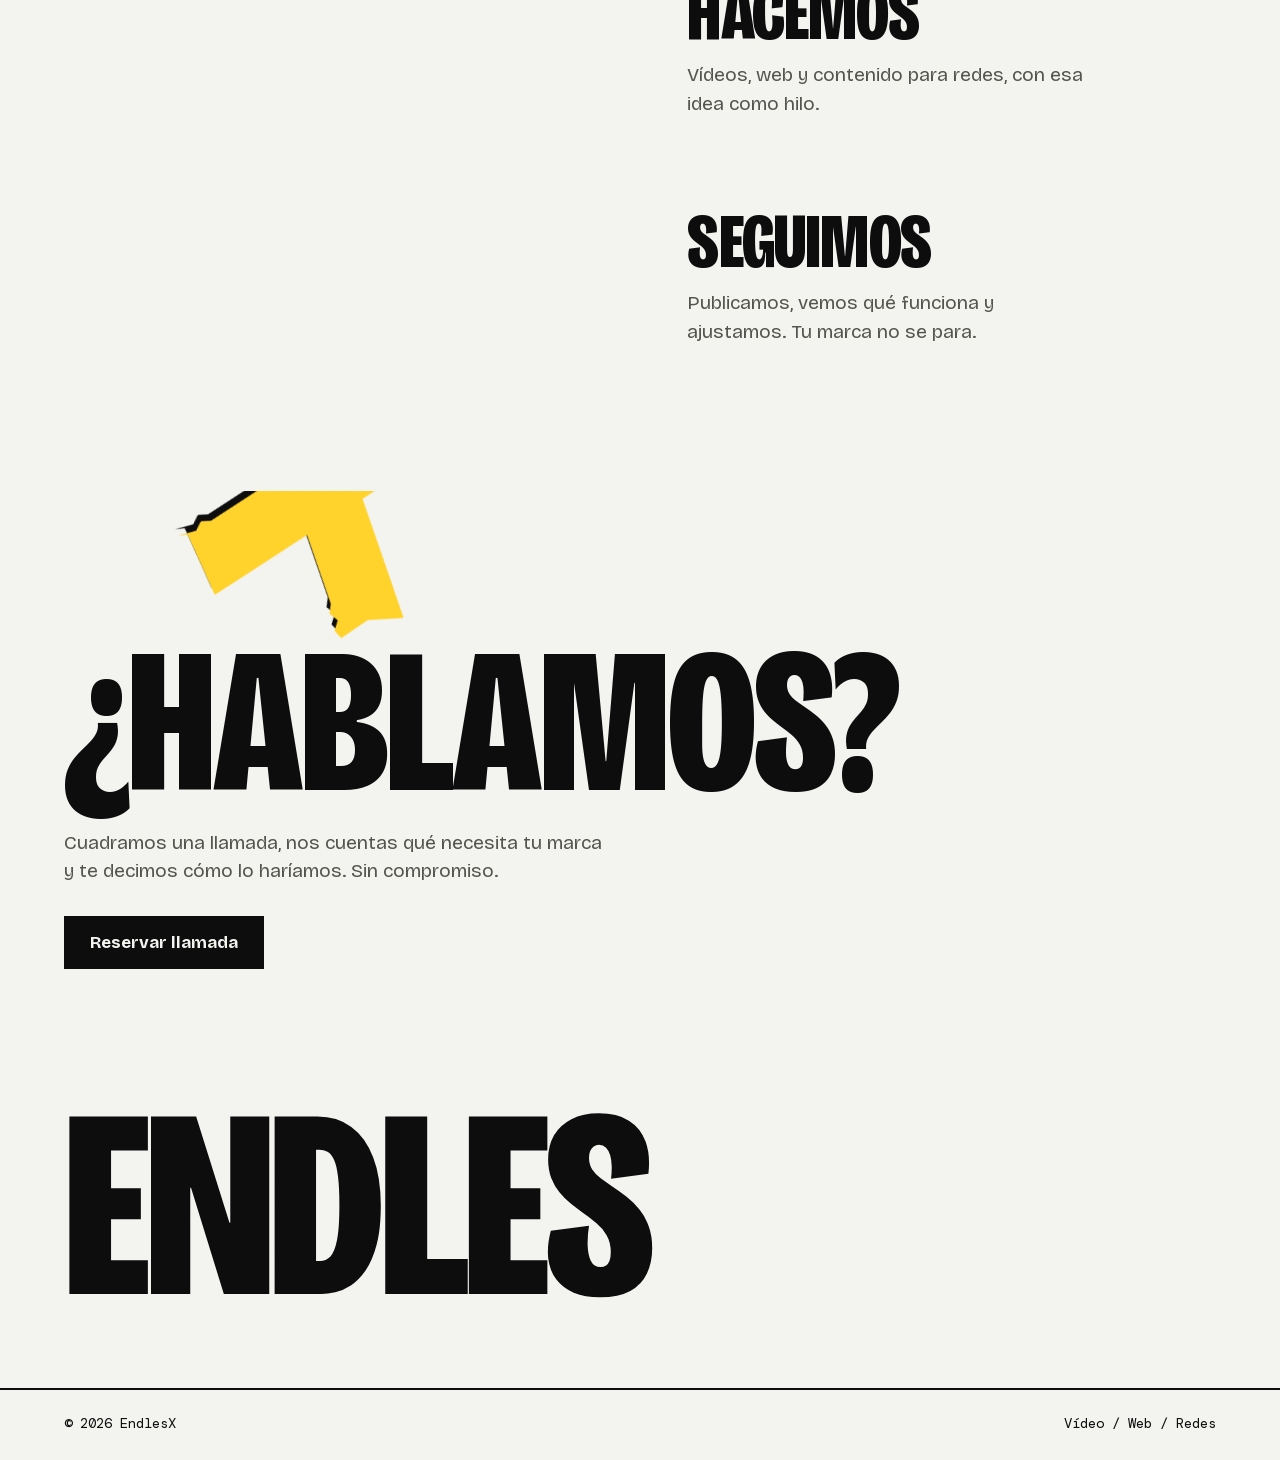
==== commit 299109dd: "Reservar llamada manda un email a hola@endlesx.com; quita el correo visible Co-Authored-By: Claude O" ====
--- a/index.html
+++ b/index.html
@@ -113,8 +113,7 @@
     <div class="wrap">
       <h2 data-reveal>¿Hablamos?</h2>
       <p data-reveal>Cuadramos una llamada, nos cuentas qué necesita tu marca y te decimos cómo lo haríamos. Sin compromiso.</p>
-      <a class="btn" href="mailto:manuelgallegorodriguez99@gmail.com?subject=Quiero%20reservar%20una%20llamada&amp;body=Hola%2C%20soy%20...%0A%0AMi%20marca%3A%20%0AQu%C3%A9%20necesito%20(v%C3%ADdeo%2C%20web%2C%20redes...)%3A%20%0ACu%C3%A1ndo%20me%20viene%20bien%20la%20llamada%3A%20%0AMi%20tel%C3%A9fono%3A%20" data-reveal>Reservar llamada</a>
-      <p class="contact-mail" data-reveal>O escríbenos a <a href="mailto:manuelgallegorodriguez99@gmail.com">manuelgallegorodriguez99@gmail.com</a></p>
+      <a class="btn" href="mailto:hola@endlesx.com?subject=Quiero%20reservar%20una%20llamada&amp;body=Hola%2C%20soy%20...%0A%0AMi%20marca%3A%20%0AQu%C3%A9%20necesito%20(v%C3%ADdeo%2C%20web%2C%20redes...)%3A%20%0ACu%C3%A1ndo%20me%20viene%20bien%20la%20llamada%3A%20%0AMi%20tel%C3%A9fono%3A%20" data-reveal>Reservar llamada</a>
     </div>
     <div class="contact-logo" aria-hidden="true">
       <span class="lg edge"><span class="w">ENDLES</span><span class="tx" id="endX"><span class="tx-in"><i></i><i></i></span></span></span>
--- a/assets/css/styles.css
+++ b/assets/css/styles.css
@@ -129,9 +129,6 @@
 .contact { padding-top: clamp(100px, 16vh, 180px); overflow: hidden; }
 .contact h2 { font-size: clamp(80px, 16vw, 280px); }
 .contact .btn { margin-top: 30px; }
-.contact .contact-mail { font: 400 14px/1.5 "DM Mono", monospace; margin-top: 22px; max-width: none; overflow-wrap: anywhere; }
-.contact-mail a { color: var(--tinta); text-underline-offset: 3px; }
-.contact-mail a:focus-visible { outline: 3px solid var(--amarillo); outline-offset: 3px; }
 .contact-logo { padding: clamp(80px, 14vh, 160px) var(--gutter) clamp(50px, 8vh, 90px); }
 .contact-logo .lg { --s: clamp(80px, 21vw, 390px); }
 
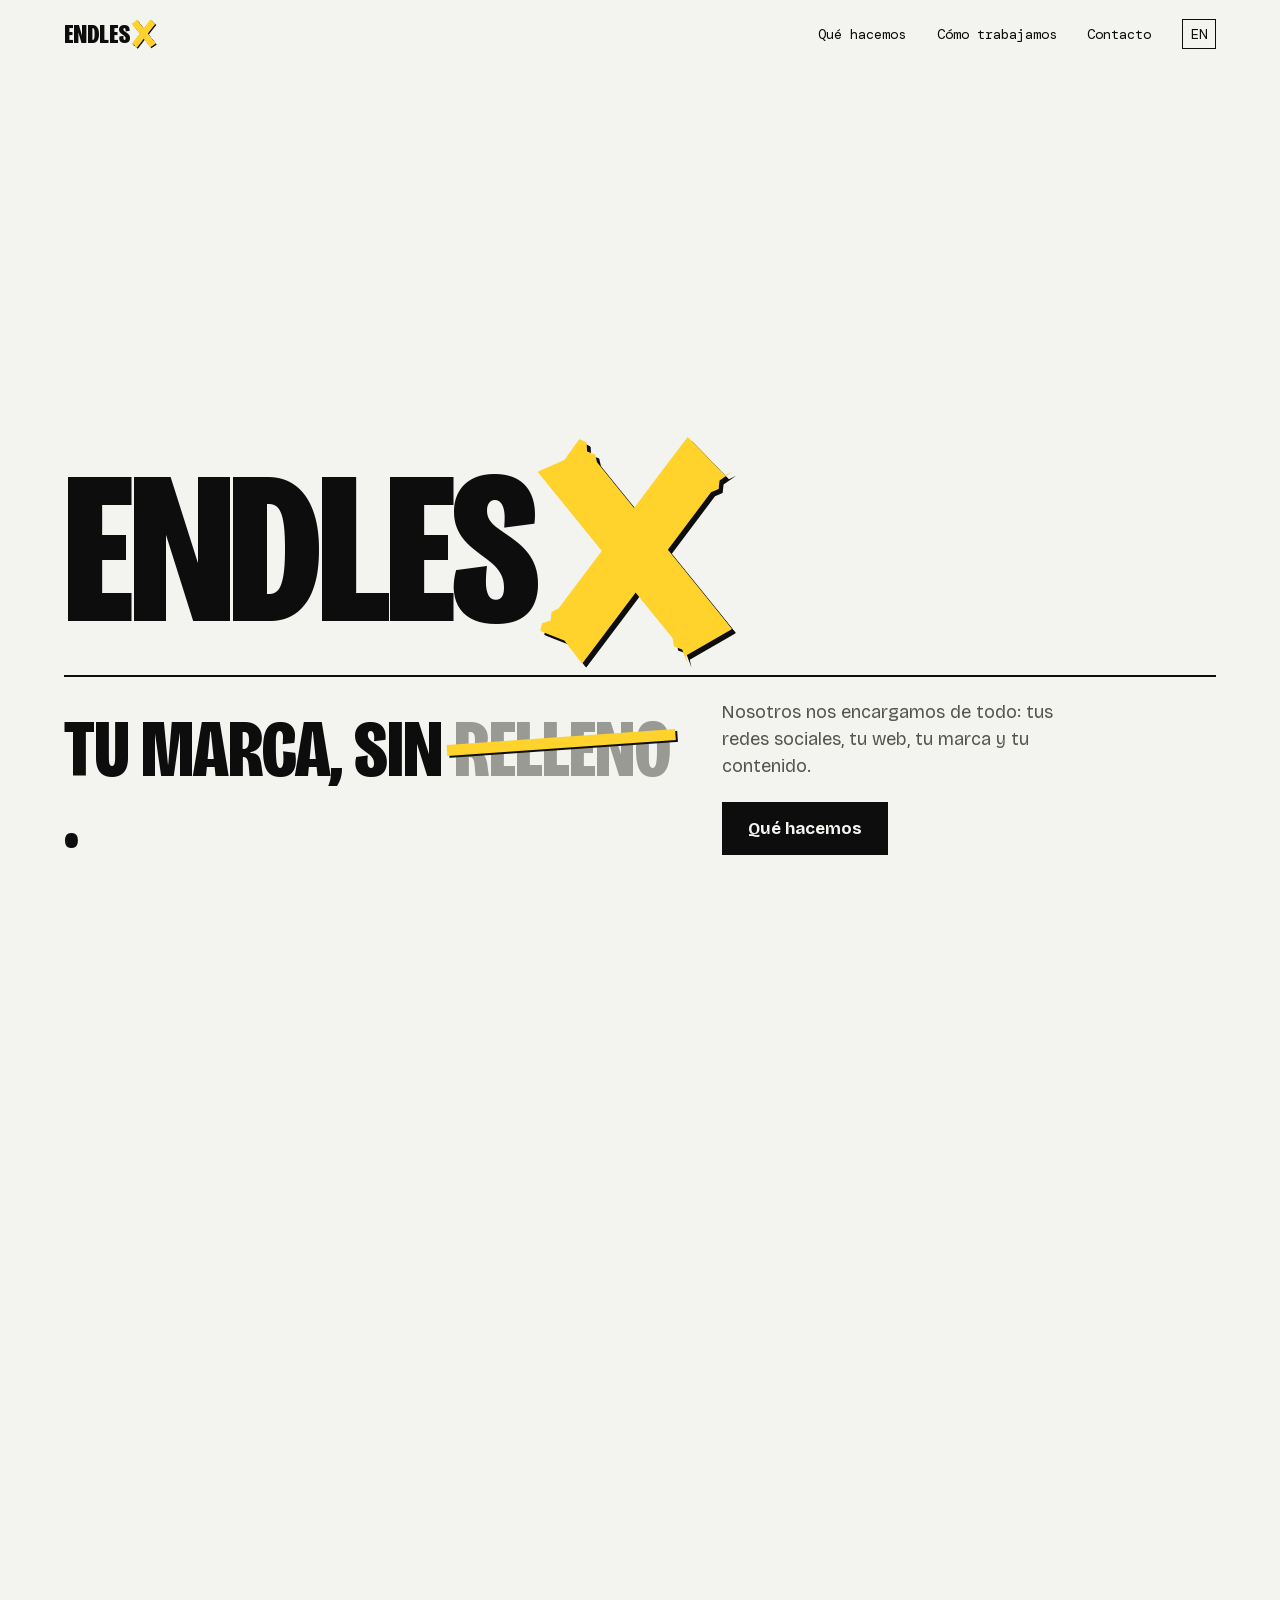
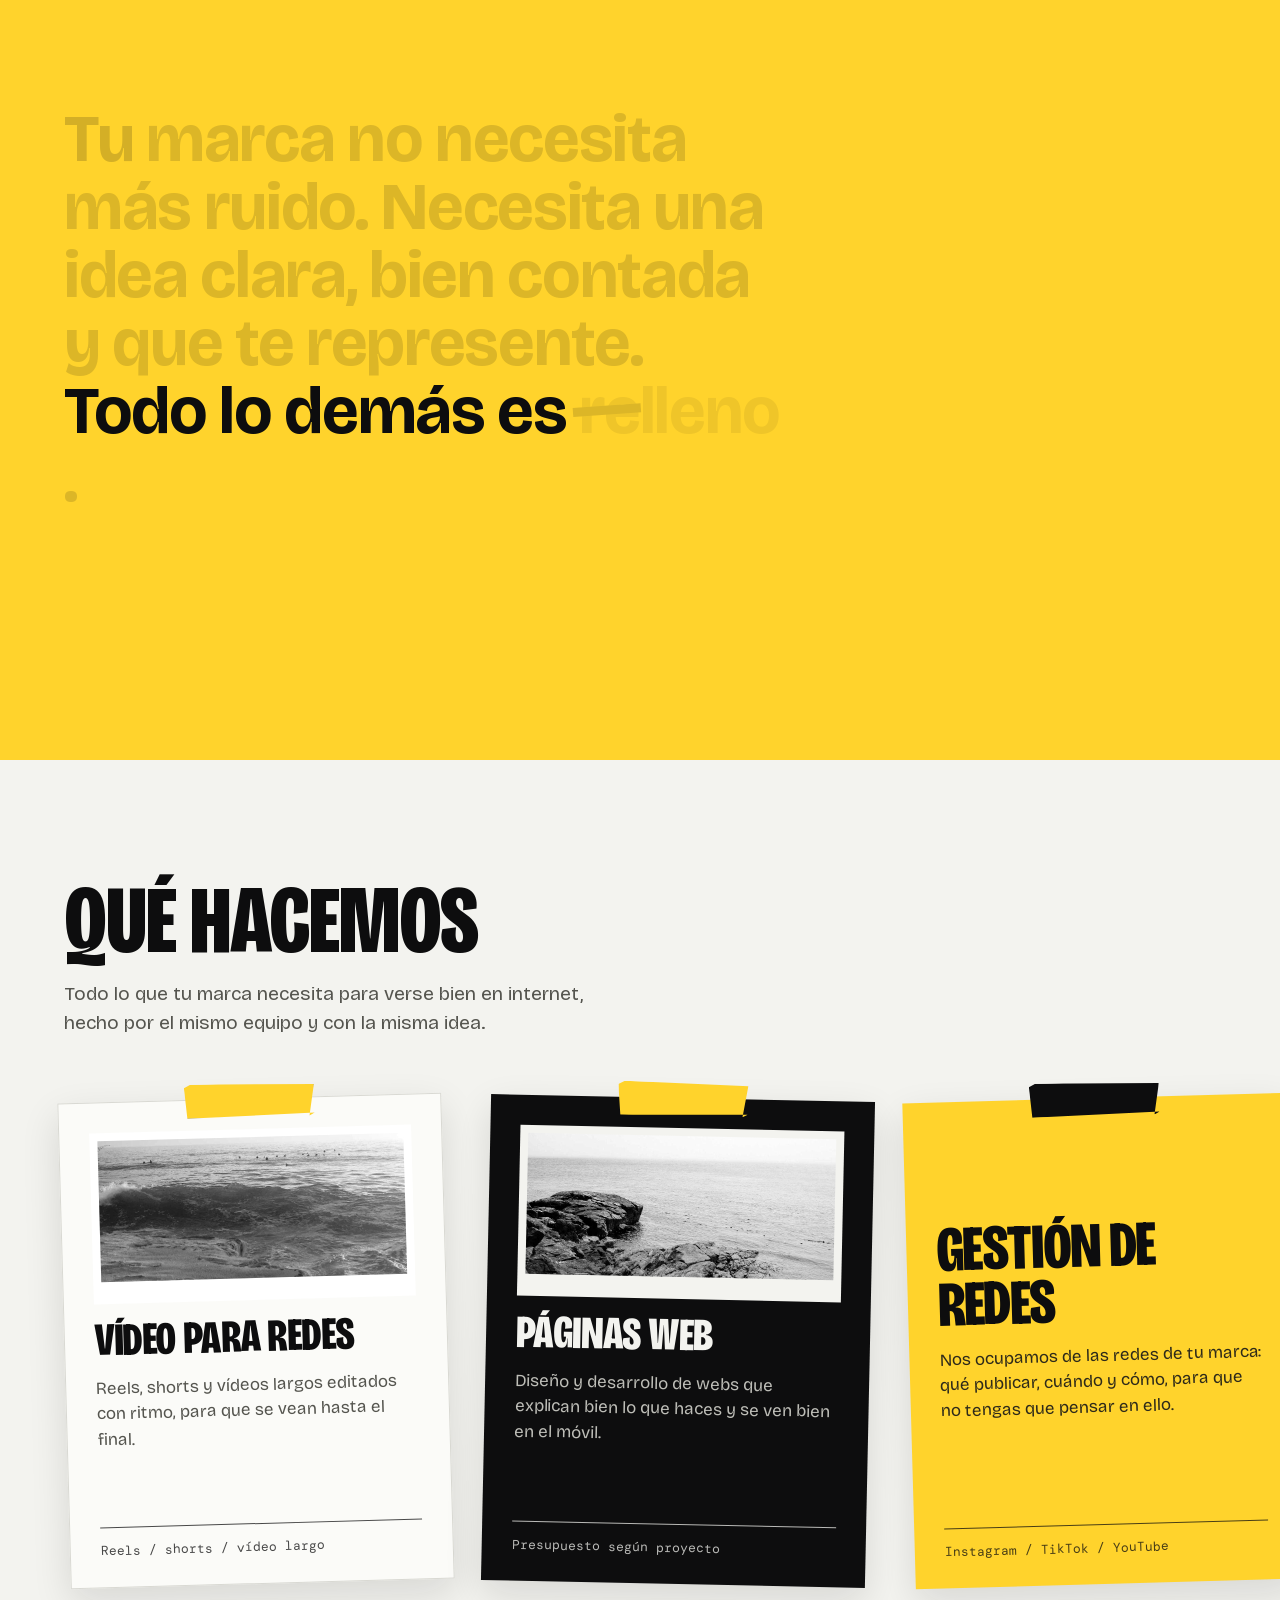
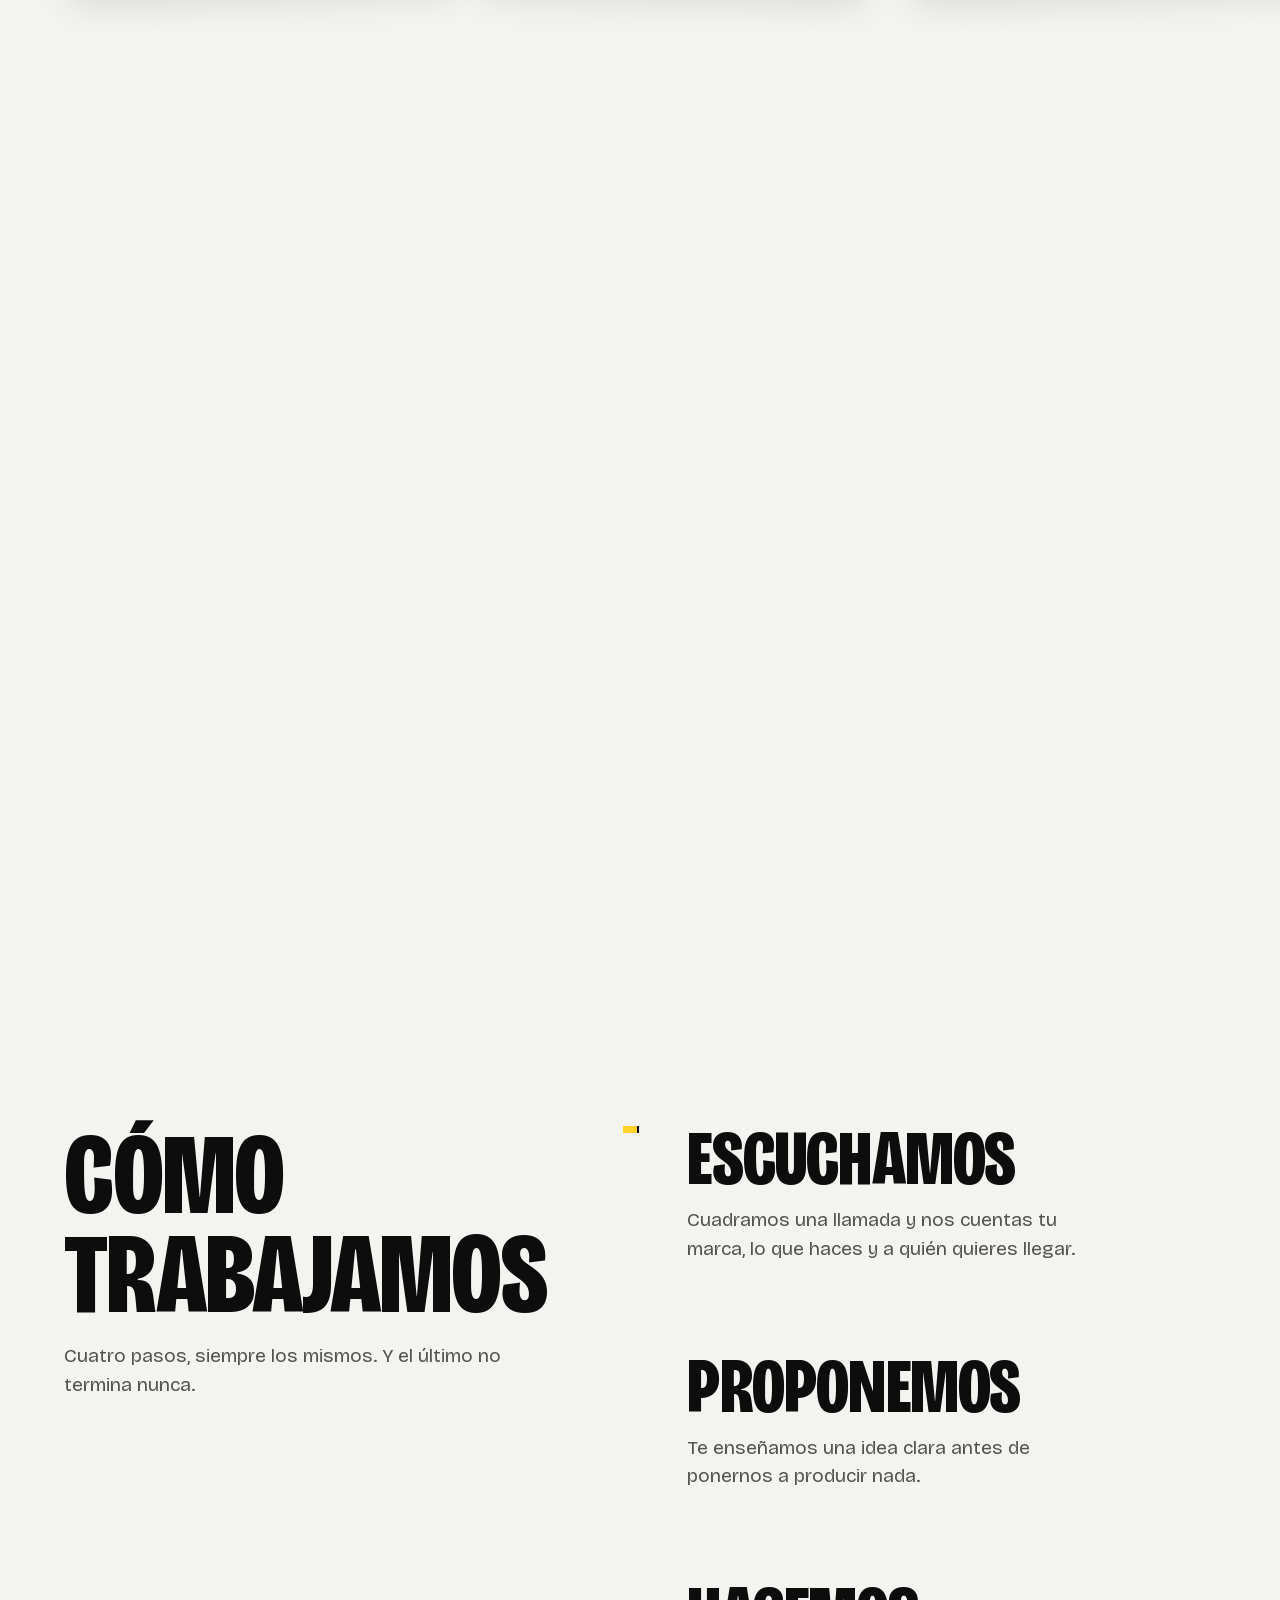
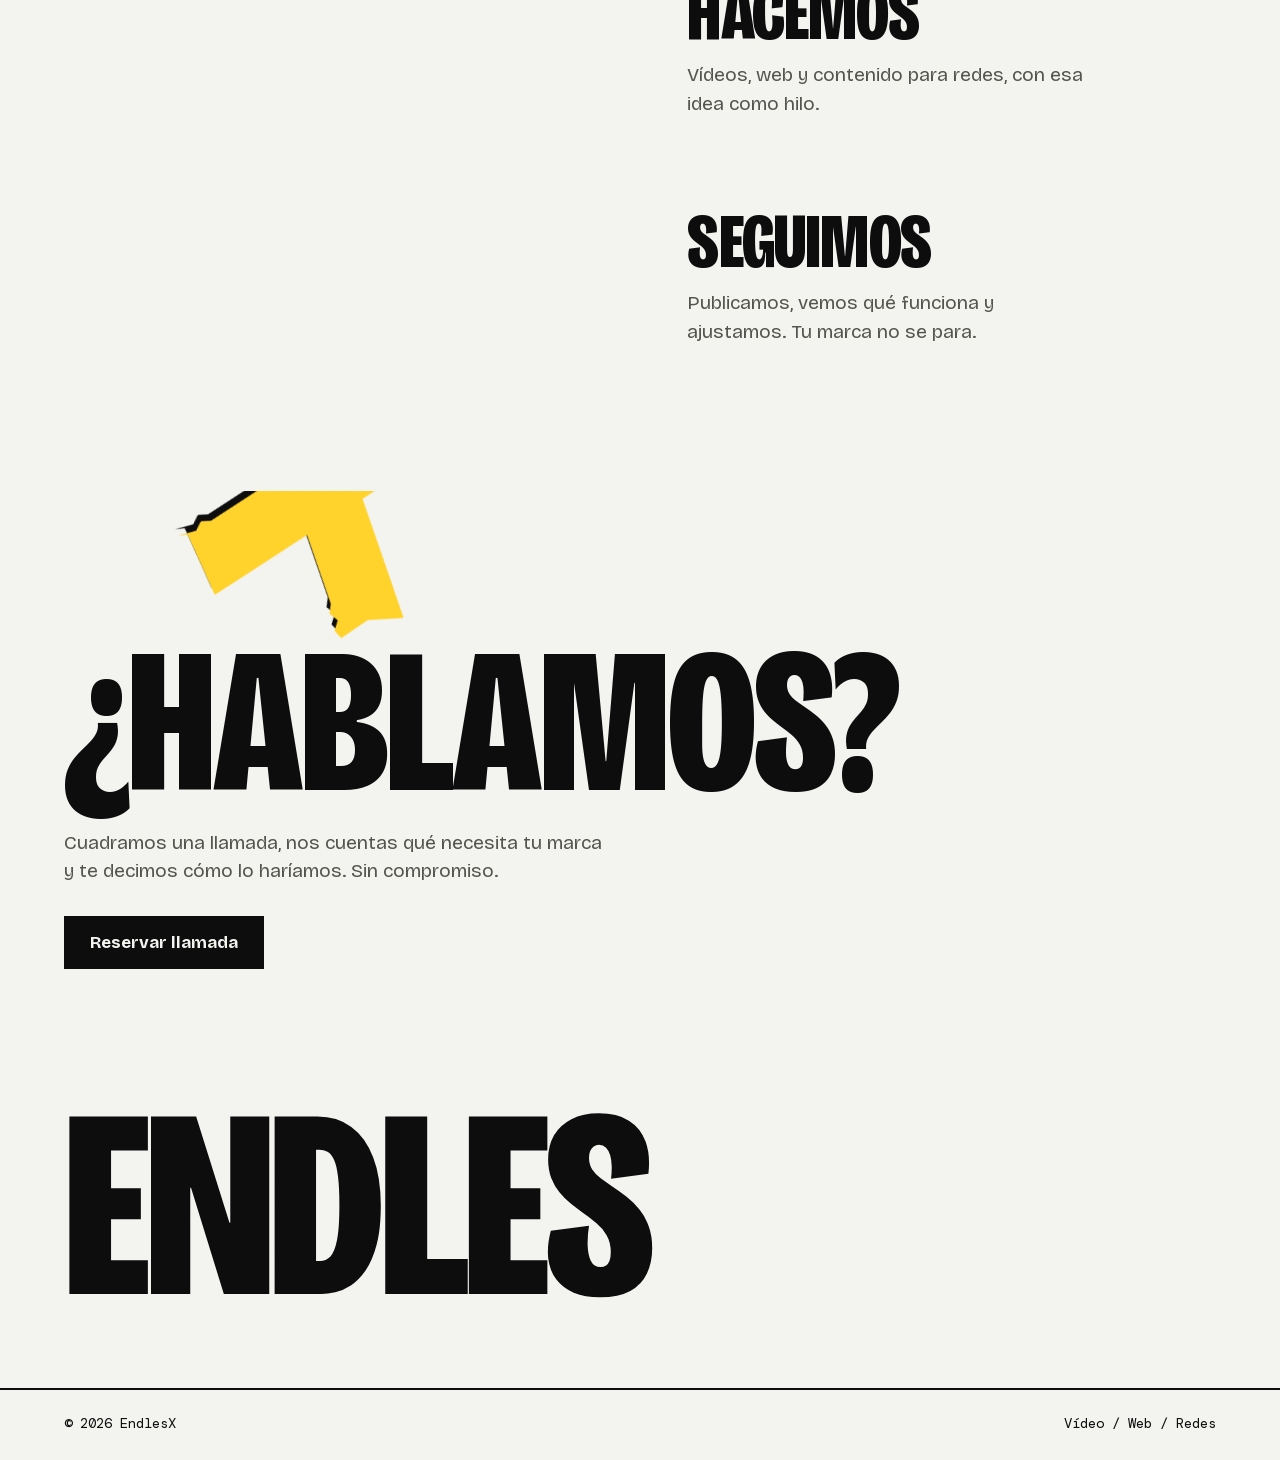
==== commit 397049e9: "Nuevos textos del hero y del manifiesto; versión en inglés en /en/ Co-Authored-By: Claude Opus 5.5 <" ====
--- a/index.html
+++ b/index.html
@@ -10,6 +10,9 @@
 <meta property="og:type" content="website">
 <meta property="og:url" content="https://endlesx.com/">
 <link rel="canonical" href="https://endlesx.com/">
+<link rel="alternate" hreflang="es" href="https://endlesx.com/">
+<link rel="alternate" hreflang="en" href="https://endlesx.com/en/">
+<link rel="alternate" hreflang="x-default" href="https://endlesx.com/">
 <!-- TODO: og:image (1200x630) -->
 <meta name="theme-color" content="#f3f3ef">
 <link rel="icon" href="data:image/svg+xml,%3Csvg xmlns='http://www.w3.org/2000/svg' viewBox='0 0 64 64'%3E%3Cg transform='translate(34 34)'%3E%3Crect x='-30' y='-8' width='60' height='16' fill='%230d0d0e' transform='rotate(-52)'/%3E%3Crect x='-30' y='-8' width='60' height='16' fill='%230d0d0e' transform='rotate(52)'/%3E%3C/g%3E%3Cg transform='translate(31 31)'%3E%3Crect x='-30' y='-8' width='60' height='16' fill='%23ffd32c' transform='rotate(-52)'/%3E%3Crect x='-30' y='-8' width='60' height='16' fill='%23ffd32c' transform='rotate(52)'/%3E%3C/g%3E%3C/svg%3E">
@@ -24,6 +27,7 @@
     <li class="hide-sm"><a href="#que-hacemos">Qué hacemos</a></li>
     <li class="hide-sm"><a href="#como-trabajamos">Cómo trabajamos</a></li>
     <li><a href="#contacto">Contacto</a></li>
+    <li><a class="nav-lang" href="en/" hreflang="en" lang="en" aria-label="English version">EN</a></li>
   </ul>
 </nav>
 
@@ -37,7 +41,7 @@
     <div class="hero-bottom">
       <h1>Tu marca, sin <span class="strike">relleno</span>.</h1>
       <div class="hero-side">
-        <p>Vídeo para redes, páginas web y gestión de redes. Con una idea detrás.</p>
+        <p>Nosotros nos encargamos de todo: tus redes sociales, tu web, tu marca y tu contenido.</p>
         <a class="btn" href="#que-hacemos">Qué hacemos</a>
       </div>
     </div>
@@ -45,7 +49,7 @@
 
   <!-- Manifiesto sobre amarillo -->
   <section class="manifesto" aria-label="Qué nos mueve">
-    <p class="manifesto-text" id="manifesto">Tu marca no necesita más ruido. Necesita una idea clara, bien contada en vídeo, en su web y en sus redes. Todo lo demás es <span class="strike ink">relleno</span>.</p>
+    <p class="manifesto-text" id="manifesto">Tu marca no necesita más ruido. Necesita una idea clara, bien contada y que te represente. Todo lo demás es <span class="strike ink">relleno</span>.</p>
   </section>
 
   <!-- Qué hacemos: carteles pegados que pasan en horizontal -->
--- a/assets/css/styles.css
+++ b/assets/css/styles.css
@@ -65,6 +65,8 @@
 .nav ul { list-style: none; display: flex; gap: clamp(16px, 2.4vw, 36px); font: 400 14px "DM Mono", monospace; }
 .nav ul a { text-decoration: none; padding: 6px 0; background: linear-gradient(var(--tinta), var(--tinta)) left bottom / 0 2px no-repeat; transition: background-size 200ms var(--ease-out); }
 @media (hover: hover) and (pointer: fine) { .nav ul a:hover { background-size: 100% 2px; } }
+.nav ul a.nav-lang { padding: 5px 8px; border: 1.5px solid currentColor; background: none; transition: background-color 160ms var(--ease-out), color 160ms var(--ease-out); }
+@media (hover: hover) and (pointer: fine) { .nav ul a.nav-lang:hover { background: var(--tinta); color: var(--papel); } }
 @media (max-width: 760px) { .hide-sm { display: none; } }
 
 /* ===== Cabecera ===== */
